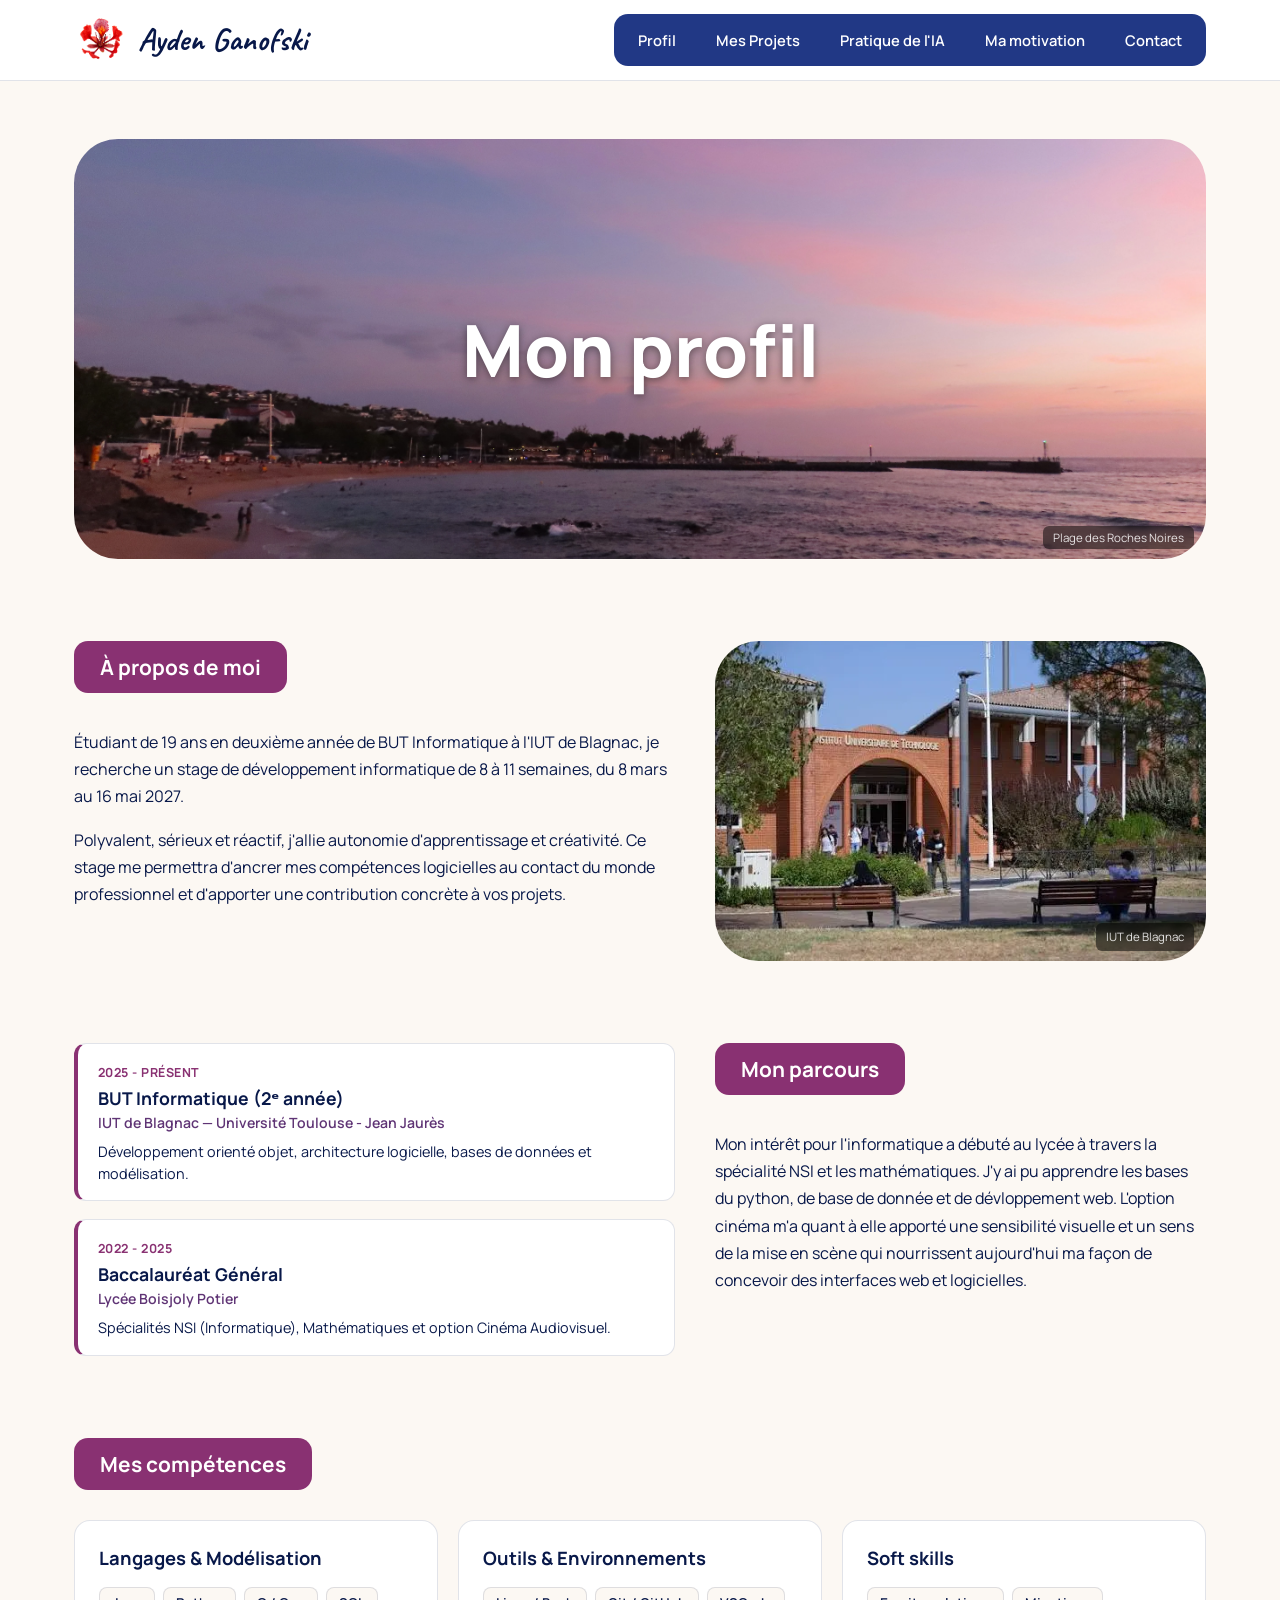
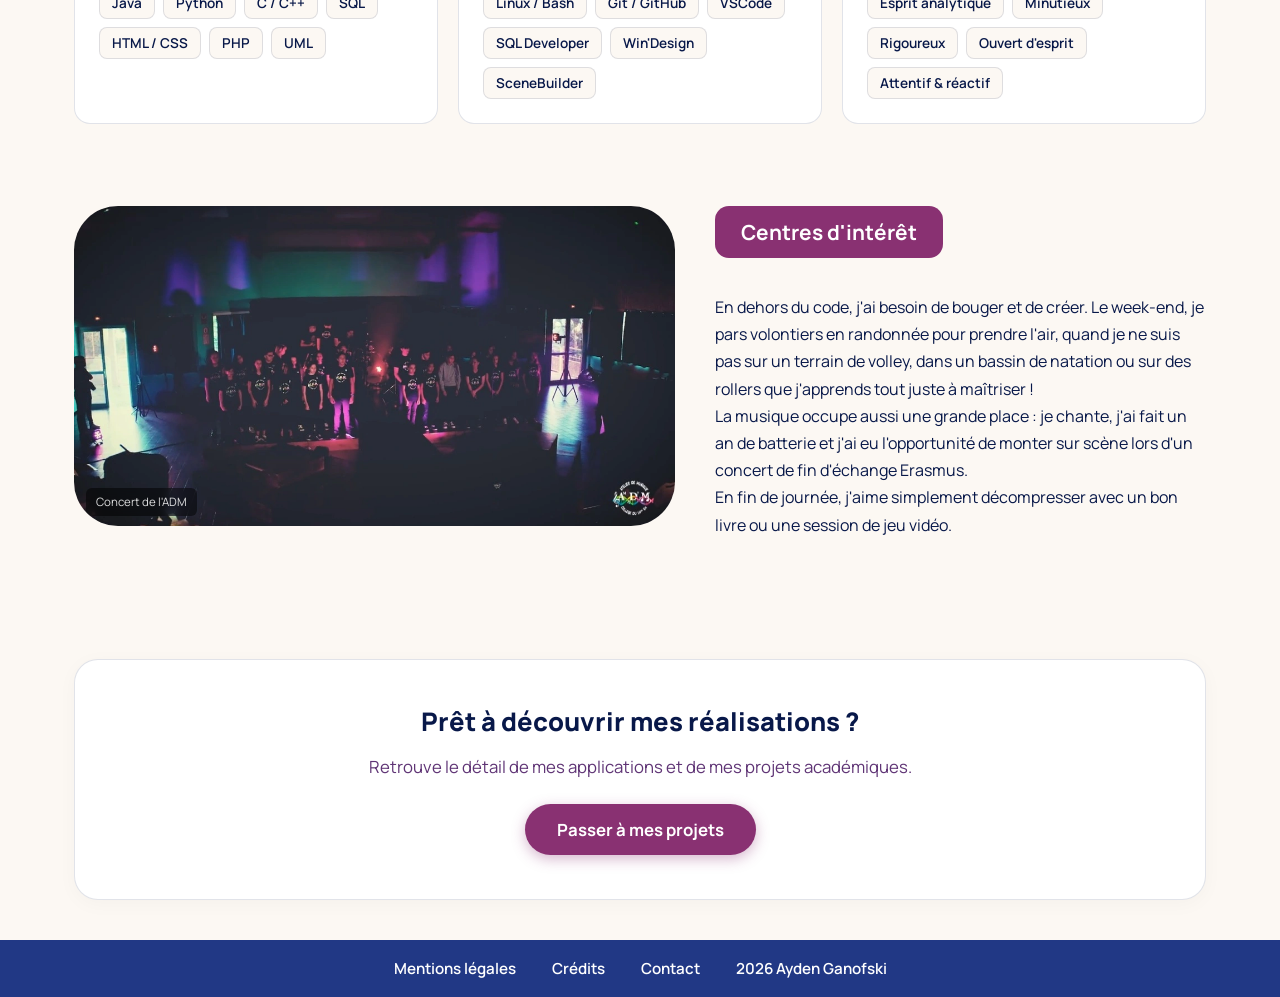
==== index.html @ c963393e "Réalisation de la page du profil + la page crédit" ====
<!DOCTYPE html>
<html lang="fr">
<head>
  <meta charset="UTF-8">
  <meta name="viewport" content="width=device-width, initial-scale=1, viewport-fit=cover">
  <title>Candidature stage - Ayden Ganofski</title>
  <link rel="preconnect" href="https://fonts.googleapis.com">
  <link rel="preconnect" href="https://fonts.gstatic.com" crossorigin>
  <link href="https://fonts.googleapis.com/css2?family=Caveat:wght@600;700&family=Manrope:wght@400;500;600;700;800&display=swap" rel="stylesheet">
  <link rel="stylesheet" href="styles/base.css">
  <link rel="icon" href="images/flamboyant.webp">
</head>
<body>
<header>
  <div class="header-inner">
    <div class="brand">
      <img class="logo" src="images/flamboyant.webp" alt="Image d'une fleur de flamboyant" width="50" height="50" />
      <div class="name">Ayden Ganofski</div>
    </div>
    <nav aria-label="Navigation principale">
      <a href="#a-propos">Profil</a>
      <a href="#experiences">Mes Projets</a>
      <a href="#ia">Pratique de l'IA</a>
      <a href="#pourquoi">Ma motivation</a>
      <a href="#">Contact</a>
    </nav>
  </div>
</header>

<main>

  <section id="a-propos" class="hero reveal">
    <div class="imgblock" role="img" aria-label="Plage des roches noires">
      <h1>Mon profil</h1>
      <p class="credit">
        Plage des Roches Noires
      </p>
    </div>
  </section>

  <section class="reveal">
    <div class="split">
      <div>
        <span class="pill-title">À propos de moi</span>
        <p>
          Étudiant de 19 ans en deuxième année de BUT Informatique à l'IUT de Blagnac, je recherche un stage de développement informatique de 8 à 11 semaines, du 8 mars au 16 mai 2027.
        </p>
        <p>
          Polyvalent, sérieux et réactif, j'allie autonomie d'apprentissage et créativité. Ce stage me permettra d'ancrer mes compétences logicielles au contact du monde professionnel et d'apporter une contribution concrète à vos projets.
        </p>
      </div>
      <div class="imgblock img-iut" role="img" aria-label="IUT de Blagnac, Université Toulouse - Jean Jaurès">
  <p class="credit">
    IUT de Blagnac
  </p>
</div>
    </div>
  </section>

  <section class="reveal">
    <div class="split">
      <div class="card-timeline">
        <div class="timeline-entry">
          <span class="timeline-date">2025 - Présent</span>
          <h3>BUT Informatique (2ᵉ année)</h3>
          <p class="institution">IUT de Blagnac — Université Toulouse - Jean Jaurès</p>
          <p>Développement orienté objet, architecture logicielle, bases de données et modélisation.</p>
        </div>
        <div class="timeline-entry">
          <span class="timeline-date">2022 - 2025</span>
          <h3>Baccalauréat Général</h3>
          <p class="institution">Lycée Boisjoly Potier</p>
          <p>Spécialités NSI (Informatique), Mathématiques et option Cinéma Audiovisuel.</p>
        </div>
        
      </div>
      <div>
        <span class="pill-title">Mon parcours</span>
        <p>
          Mon intérêt pour l'informatique a débuté au lycée à travers la spécialité NSI et les mathématiques. J'y ai pu apprendre les bases du python, de base de donnée et de dévloppement web.  L'option cinéma m'a quant à elle apporté une sensibilité visuelle et un sens de la mise en scène qui nourrissent aujourd'hui ma façon de concevoir des interfaces web et logicielles.
        </p>
      </div>
    </div>
  </section>

  <section class="reveal">
    <div>
      <span class="pill-title">Mes compétences</span>
      <div class="skills-wrapper">
        <div class="skills-card">
          <h3>Langages & Modélisation</h3>
          <div class="badge-group">
            <span class="badge">Java</span>
            <span class="badge">Python</span>
            <span class="badge">C / C++</span>
            <span class="badge">SQL</span>
            <span class="badge">HTML / CSS</span>
            <span class="badge">PHP</span>
            <span class="badge">UML</span>
          </div>
        </div>

        <div class="skills-card">
          <h3>Outils & Environnements</h3>
          <div class="badge-group">
            <span class="badge">Linux / Bash</span>
            <span class="badge">Git / GitHub</span>
            <span class="badge">VSCode</span>
            <span class="badge">SQL Developer</span>
            <span class="badge">Win'Design</span>
            <span class="badge">SceneBuilder</span>
          </div>
        </div>

        <div class="skills-card">
          <h3>Soft skills</h3>
          <div class="badge-group">
            <span class="badge">Esprit analytique</span>
            <span class="badge">Minutieux</span>
            <span class="badge">Rigoureux</span>
            <span class="badge">Ouvert d'esprit</span>
            <span class="badge">Attentif & réactif</span>
          </div>
        </div>
      </div>
    </div>
  </section>

  <section class="reveal">
    <div class="split">
      <div class="imgblock img-hobbies"><p class="credit left">Concert de l'ADM</a></p></div>
      <div>
        <span class="pill-title">Centres d'intérêt</span>
        <p>
          En dehors du code, j'ai besoin de bouger et de créer. Le week-end, je pars volontiers en randonnée pour prendre l'air, quand je ne suis pas sur un terrain de volley, dans un bassin de natation ou sur des rollers que j'apprends tout juste à maîtriser ! 
         </br>La musique occupe aussi une grande place : je chante, j'ai fait un an de batterie et j'ai eu l'opportunité de monter sur scène lors d'un concert de fin d'échange Erasmus. 
         </br>En fin de journée, j'aime simplement décompresser avec un bon livre ou une session de jeu vidéo.
        </p>
    </div>
  </section>

  <!-- Bouton de redirection vers la section suivante -->
  <section class="next-step-section reveal">
    <div class="next-step-card">
      <h2>Prêt à découvrir mes réalisations ?</h2>
      <p>Retrouve le détail de mes applications et de mes projets académiques.</p>
      <a href="#experiences" class="next-btn">
        <span>Passer à mes projets</span>
      </a>
    </div>
  </section>

</main>

<footer>
  <div class="footer-inner">
    <a href="#">Mentions légales</a>
    <a href="credit.html">Crédits</a>
    <a href="#">Contact</a>
    <span>2026 Ayden Ganofski</span>
  </div>
</footer>

</body>
</html>
---- styles/base.css ----
:root {
  --bg: #fcf8f3;
  --surface: #ffffff;
  --ink: #081849;
  --ink-soft: #5f3475;
  --line: rgba(8, 24, 73, 0.12);

  --rust: #893172;
  --nav: #213885;
  --nav-ink: #ffffff;
  --blue: #213885;
  --blue-soft: #cccacc;
}

@media (prefers-color-scheme: dark) {
  :root:not([data-theme="light"]) {
    --bg: #081849;
    --surface: #142252;
    --ink: #ecdfd2;
    --ink-soft: #cccacc;
    --line: rgba(236, 223, 210, 0.12);

    --rust: #893172;
    --nav: #5f3475;
    --nav-ink: #ecdfd2;
    --blue: #6e86e8;
    --blue-soft: #213885;
  }
}

:root[data-theme="dark"] {
  --bg: #081849;
  --surface: #142252;
  --ink: #ecdfd2;
  --ink-soft: #cccacc;
  --line: rgba(236, 223, 210, 0.12);

  --rust: #893172;
  --nav: #5f3475;
  --nav-ink: #ecdfd2;
  --blue: #6e86e8;
  --blue-soft: #213885;
}

*, *::before, *::after {
  box-sizing: border-box;
}

  html{ scroll-padding-top: 84px; scroll-behavior:smooth; }
  *{ box-sizing:border-box; }
  body{
    margin:0;
    min-height: 100vh;
    display: flex;
    flex-direction: column;
    background:var(--bg);
    color:var(--ink);
    font-family:'Manrope', system-ui, sans-serif;
    -webkit-font-smoothing:antialiased;
  }
  img, svg{ max-width:100%; display:block; }

  /* ---------- Header ---------- */
  header{
    position:sticky; top:0; z-index:50;
    background:var(--surface);
    border-bottom:1px solid var(--line);
    padding: env(safe-area-inset-top,0px) 0 0 0;
  }
  .header-inner{
    max-width:1180px; margin:0 auto;
    display:flex; align-items:center; justify-content:space-between;
    padding: 14px 24px; gap:24px; flex-wrap:wrap;
  }
  .brand{ display:flex; align-items:center; gap:14px; }
  .brand .avatar{
    width:52px; height:52px; border-radius:50%;
    background: radial-gradient(circle at 35% 30%, var(--blue-soft), var(--blue));
    flex:none;
  }
  .brand .name{
    font-family:'Caveat', cursive;
    font-weight:700;
    font-size:2rem;
    line-height:1;
  }
  nav{
    background:var(--nav);
    border-radius:14px;
    padding:6px;
    display:flex; gap:4px; flex-wrap:wrap;
  }
  nav a{
    color:var(--nav-ink);
    text-decoration:none;
    font-weight:600;
    font-size:0.92rem;
    padding:10px 18px;
    border-radius:14px;
    white-space:nowrap;
    transition: background 0.2s ease;
  }
  nav a:hover, nav a:focus-visible{ background: rgba(255,255,255,0.35); }
  nav a:focus-visible{ outline:2px solid var(--ink); outline-offset:2px; }

  /* ---------- Layout ---------- */
  main{ max-width:1180px; margin:0 auto; padding: 40px 24px 20px; flex: 1; width: 100%;}
  section{ padding: 18px 0 64px; scroll-margin-top: 84px; }

  /* Placeholder "image" blocks — remplacer par de vraies photos/illustrations */
  .imgblock{
    border-radius:44px;
    display:flex; align-items:flex-start;
    position:relative;
    overflow:hidden;
  }
  .imgblock::after{
    content: attr(data-label);
    position:absolute; bottom:14px; right:20px;
    font-size:0.72rem; letter-spacing:0.02em;
    color:rgba(255,255,255,0.75);
  }

  /* Hero */
.hero .imgblock {
  background-image: url("../images/plage_roche_noir.webp");
  background-size: cover;
  background-position: center;
  background-repeat: no-repeat;
  min-height: 420px;
  padding: 44px;
  position: relative;

  /* Centrage parfait du titre */
  display: flex;
  justify-content: center;
  align-items: center;
  text-align: center;
}

.hero h1 {
  color: #fff;
  font-size: 4.5rem;
  margin: 0;
  font-weight: 800;
  text-shadow: 0 2px 8px rgba(0, 0, 0, 0.45);
}

.imgblock .credit {
  position: absolute;
  bottom: 10px;
  right: 12px;
  margin: 0;
  font-size: 0.72rem;
  color: rgba(255, 255, 255, 0.85);
  background: rgba(0, 0, 0, 0.5);
  backdrop-filter: blur(4px);
  padding: 4px 10px;
  border-radius: 6px;
  z-index: 2;
  text-decoration: none;
}

.imgblock .credit.left {
  right: auto;
  left: 12px;
}

.imgblock .credit a {
  color: #ffffff;
  text-decoration: underline;
  opacity: 0.9;
}

.imgblock .credit a:hover {
  opacity: 1;
}

.hero .credit a {
  color: #ffffff;
  text-decoration: underline;
  opacity: 0.9;
}

.hero .credit a:hover {
  opacity: 1;
}
    .full-title {
      display: block;
      width: 100%;
      text-align: center;
      background: var(--nav);
      color: #fff;
      font-weight: 700;
      font-size: 2rem;
      padding: 14px 20px;
      border-radius: 14px;
      margin: 0 0 20px;
    }

  .pill-title{
    display:inline-block;
    background:var(--rust);
    color:#fff;
    font-weight:700;
    font-size:1.3rem;
    padding:12px 26px;
    border-radius:14px;
    margin:0 0 20px;
  }
  .split{
    display:grid;
    grid-template-columns: 1.1fr 0.9fr;
    gap:40px;
    align-items:start;
  }
  .split p{
    color:var(--ink);
    line-height:1.7;
    max-width:62ch;
  }

  .split a{
    color:var(--ink);
    line-height:1.7;
    max-width:62ch;
  }

  @media (max-width:760px){
    .split{ grid-template-columns:1fr; }
  }

  /* Images d'illustration des blocs split */
.split .img-iut {
  background-image: url("../images/iut.webp");
  background-size: cover;
  background-position: center;
  min-height: 320px;
}

.split .img-hobbies {
  background-image: url("../images/concert.webp");
  background-color: var(--surface);
  background-size: cover;
  background-position: center;
  min-height: 320px;
}

/* ---------- Parcours / Timeline ---------- */
.card-timeline {
  display: flex;
  flex-direction: column;
  gap: 18px;
}
.timeline-entry {
  background: var(--surface);
  border: 1px solid var(--line);
  border-left: 4px solid var(--rust);
  border-radius: 12px;
  padding: 16px 20px;
}
.timeline-date {
  font-size: 0.78rem;
  font-weight: 700;
  text-transform: uppercase;
  color: var(--rust);
  letter-spacing: 0.04em;
}
.timeline-entry h3 {
  margin: 4px 0 2px;
  font-size: 1.1rem;
  color: var(--ink);
}
.timeline-entry .institution {
  margin: 0 0 8px;
  font-size: 0.88rem;
  color: var(--ink-soft);
  font-weight: 600;
}
.timeline-entry p {
  margin: 0;
  font-size: 0.9rem;
  line-height: 1.5;
}

/* ---------- Compétences (Badges & Cartes) ---------- */
.skills-wrapper {
  display: grid;
  grid-template-columns: repeat(auto-fit, minmax(280px, 1fr));
  gap: 20px;
  margin-top: 10px;
}
.skills-card {
  background: var(--surface);
  border: 1px solid var(--line);
  border-radius: 16px;
  padding: 24px;
}
.skills-card h3 {
  margin: 0 0 16px;
  font-size: 1.15rem;
  color: var(--ink);
}
.badge-group {
  display: flex;
  flex-wrap: wrap;
  gap: 8px;
}
.badge {
  background: var(--bg);
  border: 1px solid var(--line);
  color: var(--ink);
  font-size: 0.85rem;
  font-weight: 600;
  padding: 6px 12px;
  border-radius: 8px;
  transition: transform 0.15s ease, background 0.15s ease;
}
.badge:hover {
  transform: translateY(-2px);
  border-color: var(--rust);
}
.badge.highlight {
  background: rgba(137, 49, 114, 0.08);
  border-color: rgba(137, 49, 114, 0.25);
  color: var(--rust);
}

/* ---------- Centres d'intérêt ---------- */
.interests-grid {
  display: grid;
  grid-template-columns: repeat(auto-fit, minmax(240px, 1fr));
  gap: 20px;
}
.interest-card {
  background: var(--surface);
  border: 1px solid var(--line);
  border-radius: 16px;
  padding: 24px;
  transition: transform 0.2s ease, box-shadow 0.2s ease;
}
.interest-card:hover {
  transform: translateY(-3px);
  box-shadow: 0 6px 16px rgba(0, 0, 0, 0.06);
}
.interest-icon {
  font-size: 2rem;
  display: inline-block;
  margin-bottom: 10px;
}
.interest-card h3 {
  margin: 0 0 8px;
  font-size: 1.1rem;
  color: var(--ink);
}
.interest-card p {
  margin: 0;
  font-size: 0.9rem;
  color: var(--ink-soft);
  line-height: 1.5;
}

/* ---------- Bouton de transition vers la section suivante ---------- */
.next-step-section {
  padding: 40px 0 20px;
}
.next-step-card {
  background: var(--surface);
  border: 1px solid var(--line);
  border-radius: 24px;
  padding: 44px 30px;
  text-align: center;
  display: flex;
  flex-direction: column;
  align-items: center;
  gap: 16px;
  box-shadow: 0 4px 20px rgba(0, 0, 0, 0.03);
}
.next-step-card h2 {
  margin: 0;
  font-size: 1.6rem;
  color: var(--ink);
  font-weight: 800;
}
.next-step-card p {
  margin: 0;
  max-width: 55ch;
  color: var(--ink-soft);
  font-size: 1.05rem;
}
.next-btn {
  display: inline-flex;
  align-items: center;
  gap: 10px;
  background: var(--rust);
  color: #ffffff;
  text-decoration: none;
  font-weight: 700;
  font-size: 1.05rem;
  padding: 14px 32px;
  border-radius: 50px;
  margin-top: 10px;
  box-shadow: 0 4px 14px rgba(137, 49, 114, 0.35);
  transition: transform 0.2s ease, filter 0.2s ease;
}
.next-btn:hover {
  transform: translateY(-2px);
  filter: brightness(1.1);
}
.next-btn svg {
  transition: transform 0.2s ease;
}
.next-btn:hover svg {
  transform: translateX(4px);
}

  /* ---------- Footer ---------- */
  footer{
    background:var(--nav);
    color:var(--nav-ink);
    padding: 18px 24px calc(18px + env(safe-area-inset-bottom,0px));
  }
  .footer-inner{
    max-width:1180px; margin:0 auto;
    display:flex; justify-content:center; gap:36px;
    font-weight:600; font-size:0.95rem;
    flex-wrap:wrap;
  }
  footer a{ color:inherit; text-decoration:none; }
  footer a:hover{ text-decoration:underline; }

  /* ---------- Scroll reveal  ---------- */
  @keyframes reveal-up{
    from{ opacity:0; transform: translateY(28px); }
    to{ opacity:1; transform: translateY(0); }
  }
  @supports (animation-timeline: view()){
    .reveal{
      animation: reveal-up linear both;
      animation-timeline: view();
      animation-range: entry 0% cover 30%;
    }
  }
  @media (prefers-reduced-motion: reduce){
    .reveal{ animation:none !important; }
  }
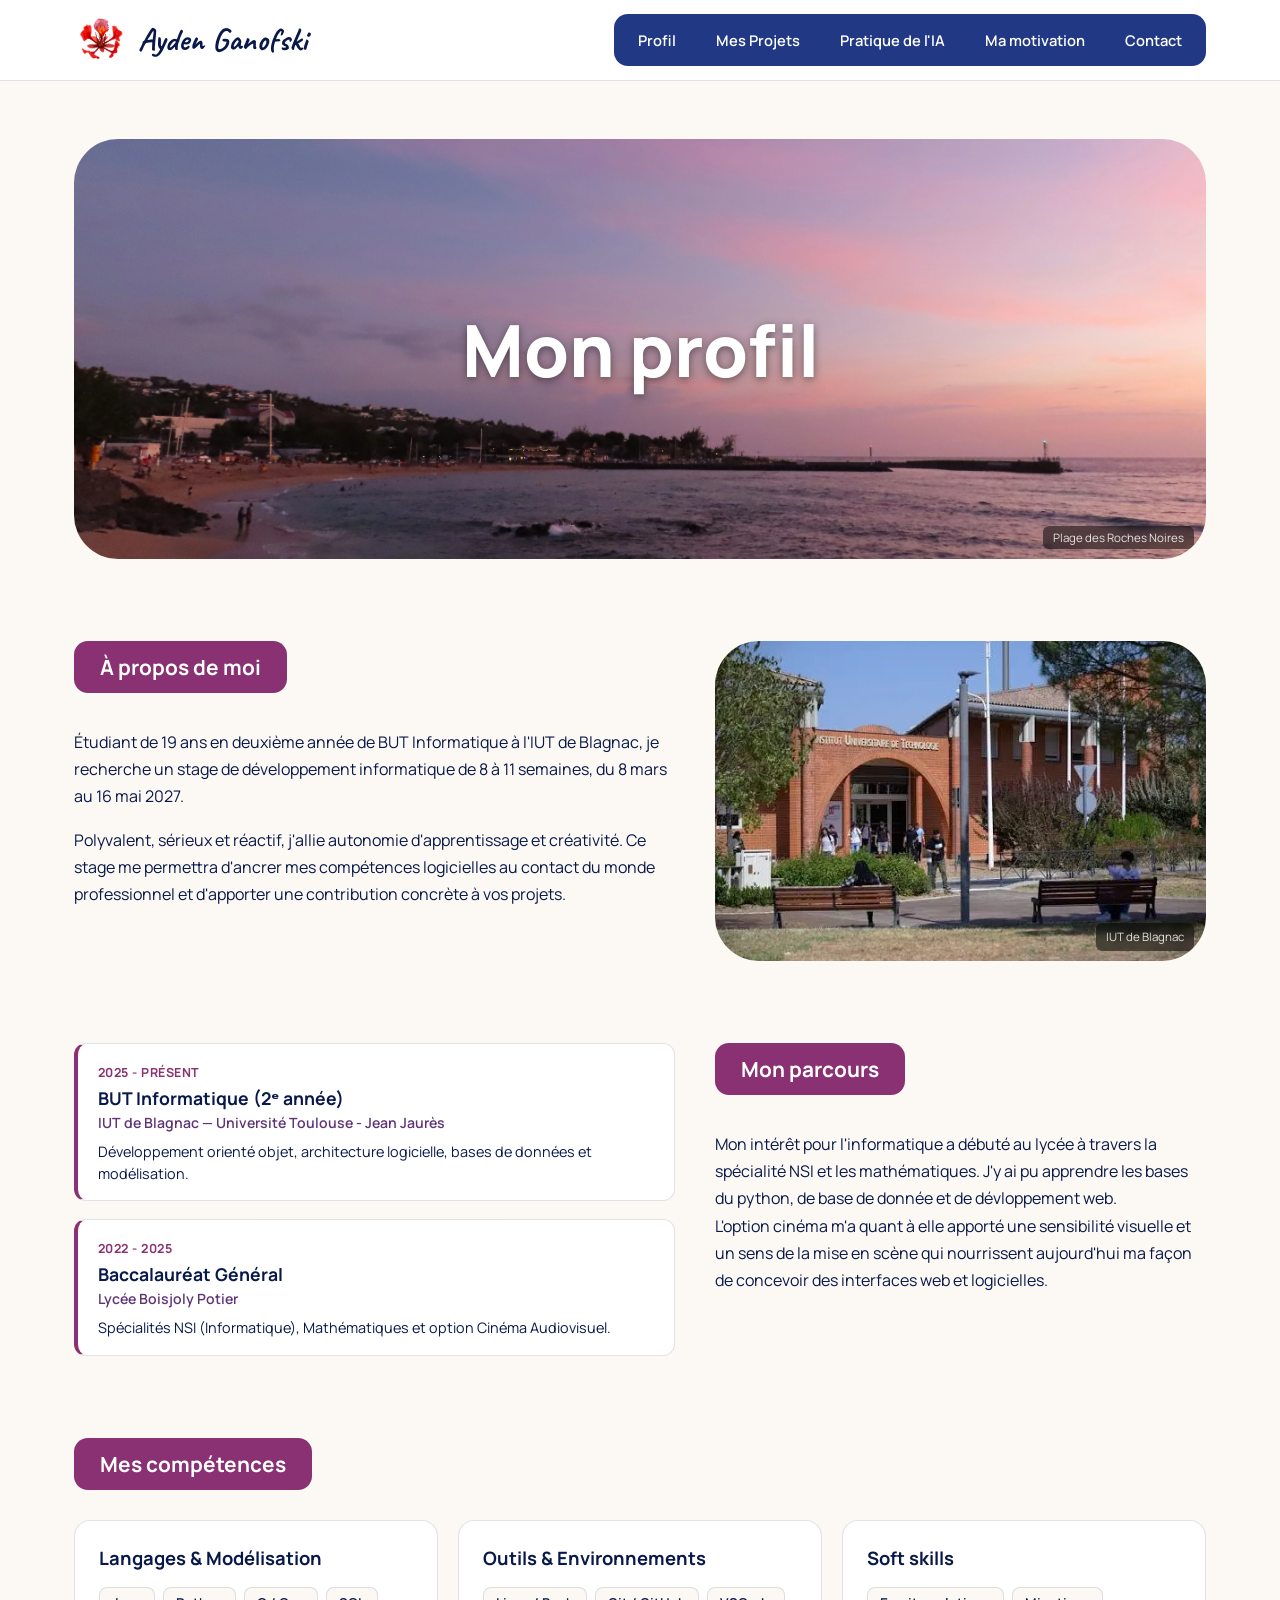
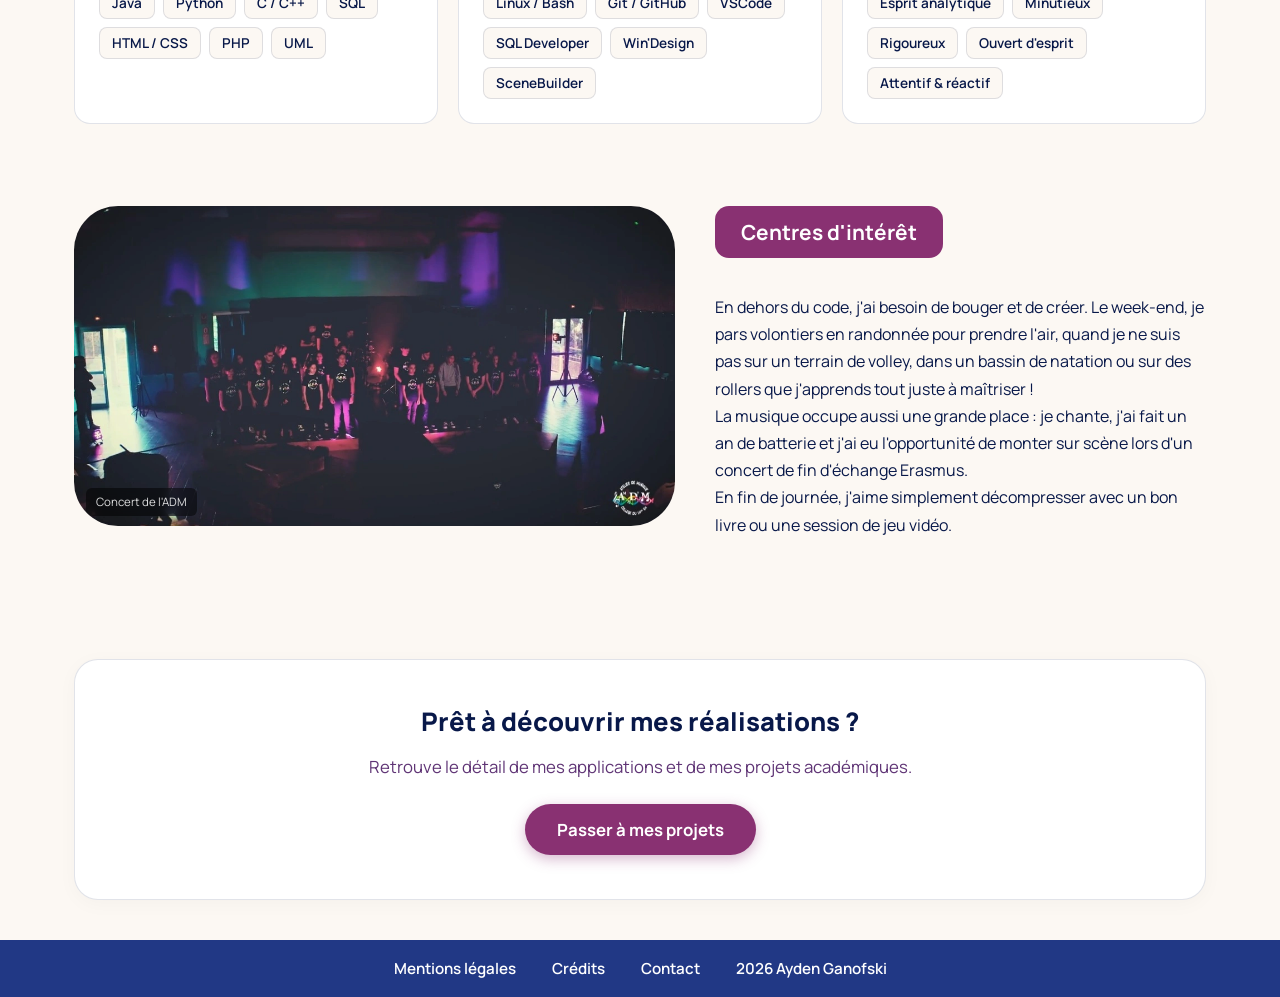
==== commit 313edc6d: "remplacements des caractères spéciaux" ====
--- a/index.html
+++ b/index.html
@@ -1,165 +1,180 @@
 <!DOCTYPE html>
 <html lang="fr">
+
 <head>
   <meta charset="UTF-8">
   <meta name="viewport" content="width=device-width, initial-scale=1, viewport-fit=cover">
   <title>Candidature stage - Ayden Ganofski</title>
   <link rel="preconnect" href="https://fonts.googleapis.com">
   <link rel="preconnect" href="https://fonts.gstatic.com" crossorigin>
-  <link href="https://fonts.googleapis.com/css2?family=Caveat:wght@600;700&family=Manrope:wght@400;500;600;700;800&display=swap" rel="stylesheet">
+  <link
+    href="https://fonts.googleapis.com/css2?family=Caveat:wght@600;700&family=Manrope:wght@400;500;600;700;800&display=swap"
+    rel="stylesheet">
   <link rel="stylesheet" href="styles/base.css">
   <link rel="icon" href="images/flamboyant.webp">
 </head>
+
 <body>
-<header>
-  <div class="header-inner">
-    <div class="brand">
-      <img class="logo" src="images/flamboyant.webp" alt="Image d'une fleur de flamboyant" width="50" height="50" />
-      <div class="name">Ayden Ganofski</div>
+  <header>
+    <div class="header-inner">
+      <div class="brand">
+        <img class="logo" src="images/flamboyant.webp" alt="Image d'une fleur de flamboyant" width="50" height="50" />
+        <div class="name">Ayden Ganofski</div>
+      </div>
+      <nav aria-label="Navigation principale">
+        <a href="#a-propos">Profil</a>
+        <a href="#experiences">Mes Projets</a>
+        <a href="#ia">Pratique de l'IA</a>
+        <a href="#pourquoi">Ma motivation</a>
+        <a href="#">Contact</a>
+      </nav>
     </div>
-    <nav aria-label="Navigation principale">
-      <a href="#a-propos">Profil</a>
-      <a href="#experiences">Mes Projets</a>
-      <a href="#ia">Pratique de l'IA</a>
-      <a href="#pourquoi">Ma motivation</a>
-      <a href="#">Contact</a>
-    </nav>
-  </div>
-</header>
+  </header>
 
-<main>
+  <main>
 
-  <section id="a-propos" class="hero reveal">
-    <div class="imgblock" role="img" aria-label="Plage des roches noires">
-      <h1>Mon profil</h1>
-      <p class="credit">
-        Plage des Roches Noires
-      </p>
-    </div>
-  </section>
-
-  <section class="reveal">
-    <div class="split">
-      <div>
-        <span class="pill-title">À propos de moi</span>
-        <p>
-          Étudiant de 19 ans en deuxième année de BUT Informatique à l'IUT de Blagnac, je recherche un stage de développement informatique de 8 à 11 semaines, du 8 mars au 16 mai 2027.
-        </p>
-        <p>
-          Polyvalent, sérieux et réactif, j'allie autonomie d'apprentissage et créativité. Ce stage me permettra d'ancrer mes compétences logicielles au contact du monde professionnel et d'apporter une contribution concrète à vos projets.
+    <section id="a-propos" class="hero reveal">
+      <div class="imgblock" role="img" aria-label="Plage des roches noires">
+        <h1>Mon profil</h1>
+        <p class="credit">
+          Plage des Roches Noires
         </p>
       </div>
-      <div class="imgblock img-iut" role="img" aria-label="IUT de Blagnac, Université Toulouse - Jean Jaurès">
-  <p class="credit">
-    IUT de Blagnac
-  </p>
-</div>
-    </div>
-  </section>
+    </section>
 
-  <section class="reveal">
-    <div class="split">
-      <div class="card-timeline">
-        <div class="timeline-entry">
-          <span class="timeline-date">2025 - Présent</span>
-          <h3>BUT Informatique (2ᵉ année)</h3>
-          <p class="institution">IUT de Blagnac — Université Toulouse - Jean Jaurès</p>
-          <p>Développement orienté objet, architecture logicielle, bases de données et modélisation.</p>
+    <section class="reveal">
+      <div class="split">
+        <div>
+          <span class="pill-title">&Agrave; propos de moi</span>
+          <p>
+            &Eacute;tudiant de 19 ans en deuxi&egrave;me ann&eacute;e de BUT Informatique &agrave; l'IUT de Blagnac, je recherche un stage de
+            d&eacute;veloppement informatique de 8 &agrave; 11 semaines, du 8 mars au 16 mai 2027.
+          </p>
+          <p>
+            Polyvalent, s&eacute;rieux et r&eacute;actif, j'allie autonomie d'apprentissage et cr&eacute;ativit&eacute;. Ce stage me permettra
+            d'ancrer mes comp&eacute;tences logicielles au contact du monde professionnel et d'apporter une contribution
+            concr&egrave;te &agrave; vos projets.
+          </p>
         </div>
-        <div class="timeline-entry">
-          <span class="timeline-date">2022 - 2025</span>
-          <h3>Baccalauréat Général</h3>
-          <p class="institution">Lycée Boisjoly Potier</p>
-          <p>Spécialités NSI (Informatique), Mathématiques et option Cinéma Audiovisuel.</p>
+        <div class="imgblock img-iut" role="img" aria-label="IUT de Blagnac, Universit&eacute; Toulouse - Jean Jaur&egrave;s">
+          <p class="credit">
+            IUT de Blagnac
+          </p>
         </div>
-        
       </div>
+    </section>
+
+    <section class="reveal">
+      <div class="split">
+        <div class="card-timeline">
+          <div class="timeline-entry">
+            <span class="timeline-date">2025 - Pr&eacute;sent</span>
+            <h3>BUT Informatique (2&#7497; ann&eacute;e)</h3>
+            <p class="institution">IUT de Blagnac &mdash; Universit&eacute; Toulouse - Jean Jaur&egrave;s</p>
+            <p>D&eacute;veloppement orient&eacute; objet, architecture logicielle, bases de donn&eacute;es et mod&eacute;lisation.</p>
+          </div>
+          <div class="timeline-entry">
+            <span class="timeline-date">2022 - 2025</span>
+            <h3>Baccalaur&eacute;at G&eacute;n&eacute;ral</h3>
+            <p class="institution">Lyc&eacute;e Boisjoly Potier</p>
+            <p>Sp&eacute;cialit&eacute;s NSI (Informatique), Math&eacute;matiques et option Cin&eacute;ma Audiovisuel.</p>
+          </div>
+
+        </div>
+        <div>
+          <span class="pill-title">Mon parcours</span>
+          <p>
+            Mon int&eacute;r&ecirc;t pour l'informatique a d&eacute;but&eacute; au lyc&eacute;e &agrave; travers la sp&eacute;cialit&eacute; NSI et les math&eacute;matiques. J'y ai
+            pu apprendre les bases du python, de base de donn&eacute;e et de d&eacute;vloppement web.
+            </br>L'option cin&eacute;ma m'a quant &agrave; elle apport&eacute; une sensibilit&eacute; visuelle et un sens de la mise en sc&egrave;ne qui
+            nourrissent aujourd'hui ma fa&ccedil;on de concevoir des interfaces web et logicielles.
+          </p>
+        </div>
+      </div>
+    </section>
+
+    <section class="reveal">
       <div>
-        <span class="pill-title">Mon parcours</span>
-        <p>
-          Mon intérêt pour l'informatique a débuté au lycée à travers la spécialité NSI et les mathématiques. J'y ai pu apprendre les bases du python, de base de donnée et de dévloppement web.  L'option cinéma m'a quant à elle apporté une sensibilité visuelle et un sens de la mise en scène qui nourrissent aujourd'hui ma façon de concevoir des interfaces web et logicielles.
-        </p>
-      </div>
-    </div>
-  </section>
+        <span class="pill-title">Mes comp&eacute;tences</span>
+        <div class="skills-wrapper">
+          <div class="skills-card">
+            <h3>Langages &amp; Mod&eacute;lisation</h3>
+            <div class="badge-group">
+              <span class="badge">Java</span>
+              <span class="badge">Python</span>
+              <span class="badge">C / C++</span>
+              <span class="badge">SQL</span>
+              <span class="badge">HTML / CSS</span>
+              <span class="badge">PHP</span>
+              <span class="badge">UML</span>
+            </div>
+          </div>
 
-  <section class="reveal">
-    <div>
-      <span class="pill-title">Mes compétences</span>
-      <div class="skills-wrapper">
-        <div class="skills-card">
-          <h3>Langages & Modélisation</h3>
-          <div class="badge-group">
-            <span class="badge">Java</span>
-            <span class="badge">Python</span>
-            <span class="badge">C / C++</span>
-            <span class="badge">SQL</span>
-            <span class="badge">HTML / CSS</span>
-            <span class="badge">PHP</span>
-            <span class="badge">UML</span>
+          <div class="skills-card">
+            <h3>Outils &amp; Environnements</h3>
+            <div class="badge-group">
+              <span class="badge">Linux / Bash</span>
+              <span class="badge">Git / GitHub</span>
+              <span class="badge">VSCode</span>
+              <span class="badge">SQL Developer</span>
+              <span class="badge">Win'Design</span>
+              <span class="badge">SceneBuilder</span>
+            </div>
           </div>
-        </div>
 
-        <div class="skills-card">
-          <h3>Outils & Environnements</h3>
-          <div class="badge-group">
-            <span class="badge">Linux / Bash</span>
-            <span class="badge">Git / GitHub</span>
-            <span class="badge">VSCode</span>
-            <span class="badge">SQL Developer</span>
-            <span class="badge">Win'Design</span>
-            <span class="badge">SceneBuilder</span>
-          </div>
-        </div>
-
-        <div class="skills-card">
-          <h3>Soft skills</h3>
-          <div class="badge-group">
-            <span class="badge">Esprit analytique</span>
-            <span class="badge">Minutieux</span>
-            <span class="badge">Rigoureux</span>
-            <span class="badge">Ouvert d'esprit</span>
-            <span class="badge">Attentif & réactif</span>
+          <div class="skills-card">
+            <h3>Soft skills</h3>
+            <div class="badge-group">
+              <span class="badge">Esprit analytique</span>
+              <span class="badge">Minutieux</span>
+              <span class="badge">Rigoureux</span>
+              <span class="badge">Ouvert d'esprit</span>
+              <span class="badge">Attentif &amp; r&eacute;actif</span>
+            </div>
           </div>
         </div>
       </div>
+    </section>
+
+    <section class="reveal">
+      <div class="split">
+        <div class="imgblock img-hobbies">
+          <p class="credit left">Concert de l'ADM</a></p>
+        </div>
+        <div>
+          <span class="pill-title">Centres d'int&eacute;r&ecirc;t</span>
+          <p>
+            En dehors du code, j'ai besoin de bouger et de cr&eacute;er. Le week-end, je pars volontiers en randonn&eacute;e pour
+            prendre l'air, quand je ne suis pas sur un terrain de volley, dans un bassin de natation ou sur des rollers
+            que j'apprends tout juste &agrave; ma&icirc;triser !
+            </br>La musique occupe aussi une grande place : je chante, j'ai fait un an de batterie et j'ai eu
+            l'opportunit&eacute; de monter sur sc&egrave;ne lors d'un concert de fin d'&eacute;change Erasmus.
+            </br>En fin de journ&eacute;e, j'aime simplement d&eacute;compresser avec un bon livre ou une session de jeu vid&eacute;o.
+          </p>
+        </div>
+    </section>
+
+    <section class="next-step-section reveal">
+      <div class="next-step-card">
+        <h2>Pr&ecirc;t &agrave; d&eacute;couvrir mes r&eacute;alisations ?</h2>
+        <p>Retrouve le d&eacute;tail de mes applications et de mes projets acad&eacute;miques.</p>
+        <a href="#experiences" class="next-btn">
+          <span>Passer &agrave; mes projets</span>
+        </a>
+      </div>
+    </section>
+
+  </main>
+
+  <footer>
+    <div class="footer-inner">
+      <a href="#">Mentions l&eacute;gales</a>
+      <a href="credit.html">Cr&eacute;dits</a>
+      <a href="#">Contact</a>
+      <span>2026 Ayden Ganofski</span>
     </div>
-  </section>
-
-  <section class="reveal">
-    <div class="split">
-      <div class="imgblock img-hobbies"><p class="credit left">Concert de l'ADM</a></p></div>
-      <div>
-        <span class="pill-title">Centres d'intérêt</span>
-        <p>
-          En dehors du code, j'ai besoin de bouger et de créer. Le week-end, je pars volontiers en randonnée pour prendre l'air, quand je ne suis pas sur un terrain de volley, dans un bassin de natation ou sur des rollers que j'apprends tout juste à maîtriser ! 
-         </br>La musique occupe aussi une grande place : je chante, j'ai fait un an de batterie et j'ai eu l'opportunité de monter sur scène lors d'un concert de fin d'échange Erasmus. 
-         </br>En fin de journée, j'aime simplement décompresser avec un bon livre ou une session de jeu vidéo.
-        </p>
-    </div>
-  </section>
-
-  <!-- Bouton de redirection vers la section suivante -->
-  <section class="next-step-section reveal">
-    <div class="next-step-card">
-      <h2>Prêt à découvrir mes réalisations ?</h2>
-      <p>Retrouve le détail de mes applications et de mes projets académiques.</p>
-      <a href="#experiences" class="next-btn">
-        <span>Passer à mes projets</span>
-      </a>
-    </div>
-  </section>
-
-</main>
-
-<footer>
-  <div class="footer-inner">
-    <a href="#">Mentions légales</a>
-    <a href="credit.html">Crédits</a>
-    <a href="#">Contact</a>
-    <span>2026 Ayden Ganofski</span>
-  </div>
-</footer>
+  </footer>
 
 </body>
+
 </html>
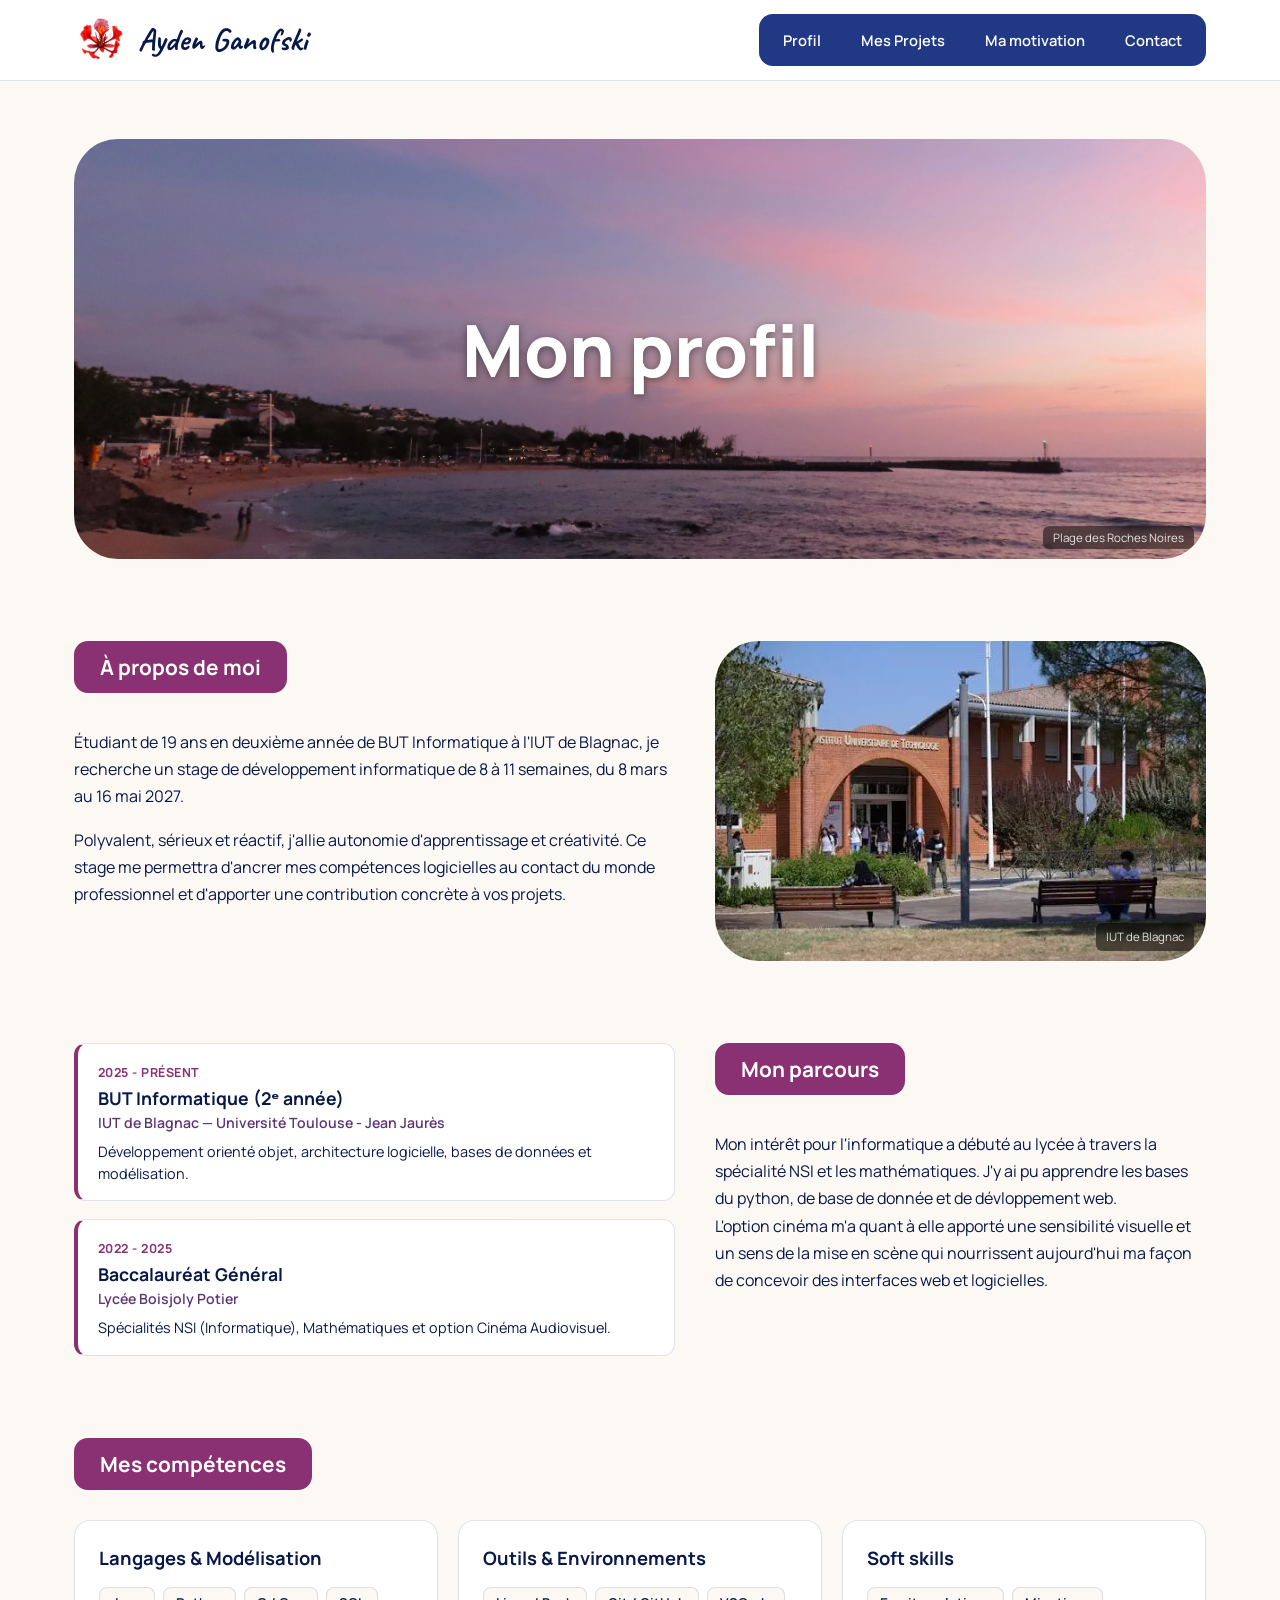
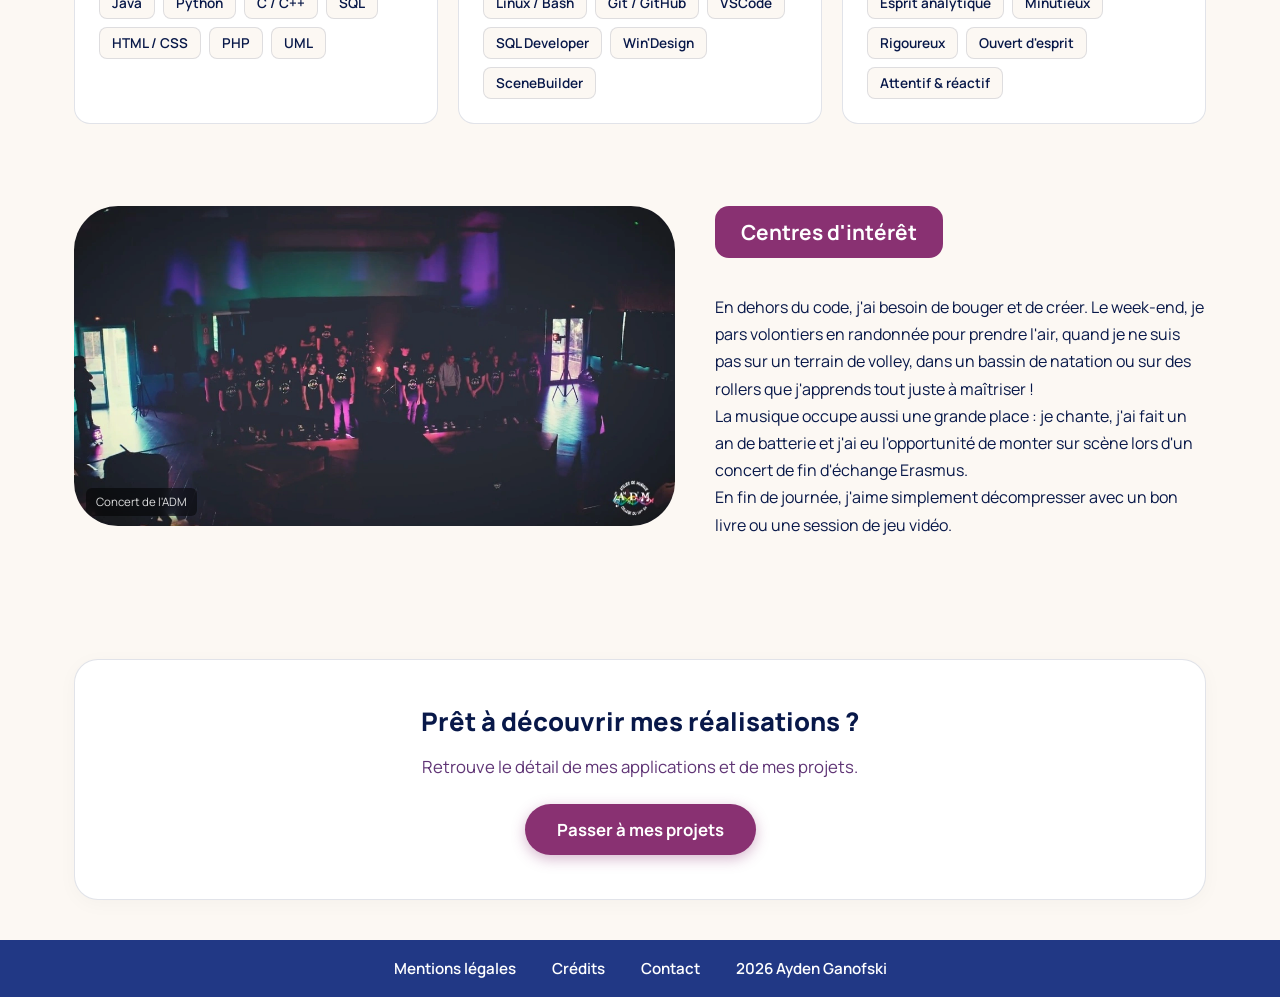
==== commit a5ad1301: "Ajout de la page Projets" ====
--- a/index.html
+++ b/index.html
@@ -11,6 +11,7 @@
     href="https://fonts.googleapis.com/css2?family=Caveat:wght@600;700&family=Manrope:wght@400;500;600;700;800&display=swap"
     rel="stylesheet">
   <link rel="stylesheet" href="styles/base.css">
+  <link rel="stylesheet" href="styles/index.css">
   <link rel="icon" href="images/flamboyant.webp">
 </head>
 
@@ -22,11 +23,10 @@
         <div class="name">Ayden Ganofski</div>
       </div>
       <nav aria-label="Navigation principale">
-        <a href="#a-propos">Profil</a>
-        <a href="#experiences">Mes Projets</a>
-        <a href="#ia">Pratique de l'IA</a>
-        <a href="#pourquoi">Ma motivation</a>
-        <a href="#">Contact</a>
+        <a href="index.html">Profil</a>
+        <a href="projets.html">Mes Projets</a>
+        <a href="pourquoi.html">Ma motivation</a>
+        <a href="contact.html">Contact</a>
       </nav>
     </div>
   </header>
@@ -157,8 +157,8 @@
     <section class="next-step-section reveal">
       <div class="next-step-card">
         <h2>Pr&ecirc;t &agrave; d&eacute;couvrir mes r&eacute;alisations ?</h2>
-        <p>Retrouve le d&eacute;tail de mes applications et de mes projets acad&eacute;miques.</p>
-        <a href="#experiences" class="next-btn">
+        <p>Retrouve le d&eacute;tail de mes applications et de mes projets.</p>
+        <a href="projets.html" class="next-btn">
           <span>Passer &agrave; mes projets</span>
         </a>
       </div>
--- a/styles/base.css
+++ b/styles/base.css
@@ -120,23 +120,6 @@
     font-size:0.72rem; letter-spacing:0.02em;
     color:rgba(255,255,255,0.75);
   }
-
-  /* Hero */
-.hero .imgblock {
-  background-image: url("../images/plage_roche_noir.webp");
-  background-size: cover;
-  background-position: center;
-  background-repeat: no-repeat;
-  min-height: 420px;
-  padding: 44px;
-  position: relative;
-
-  /* Centrage parfait du titre */
-  display: flex;
-  justify-content: center;
-  align-items: center;
-  text-align: center;
-}
 
 .hero h1 {
   color: #fff;
@@ -226,25 +209,16 @@
     max-width:62ch;
   }
 
+  .project-date {
+  font-size: 0.9rem;
+  color: #6c757d;
+  margin: 3px 0 3px 0;
+  font-weight: 500;
+}
+
   @media (max-width:760px){
     .split{ grid-template-columns:1fr; }
   }
-
-  /* Images d'illustration des blocs split */
-.split .img-iut {
-  background-image: url("../images/iut.webp");
-  background-size: cover;
-  background-position: center;
-  min-height: 320px;
-}
-
-.split .img-hobbies {
-  background-image: url("../images/concert.webp");
-  background-color: var(--surface);
-  background-size: cover;
-  background-position: center;
-  min-height: 320px;
-}
 
 /* ---------- Parcours / Timeline ---------- */
 .card-timeline {
--- a/styles/index.css
+++ b/styles/index.css
@@ -0,0 +1,49 @@
+  /* Hero */
+.hero .imgblock {
+  min-height: 420px;
+  padding: 44px;
+  position: relative;
+  overflow: hidden;
+
+  display: flex;
+  justify-content: center;
+  align-items: center;
+  text-align: center;
+}
+
+.hero .imgblock::before {
+  content: "";
+  position: absolute;
+  inset: 0;
+  background-image: url("../images/plage_roche_noir.webp");
+  background-size: cover;
+  background-position: center;
+  background-repeat: no-repeat;
+  opacity: 1;
+  z-index: 1;
+}
+
+.hero h1 {
+  position: relative;
+  z-index: 2;
+  color: #fff;
+  font-size: 4.5rem;
+  margin: 0;
+  font-weight: 800;
+}
+
+
+  .split .img-iut {
+  background-image: url("../images/iut.webp");
+  background-size: cover;
+  background-position: center;
+  min-height: 320px;
+}
+
+.split .img-hobbies {
+  background-image: url("../images/concert.webp");
+  background-color: var(--surface);
+  background-size: cover;
+  background-position: center;
+  min-height: 320px;
+}
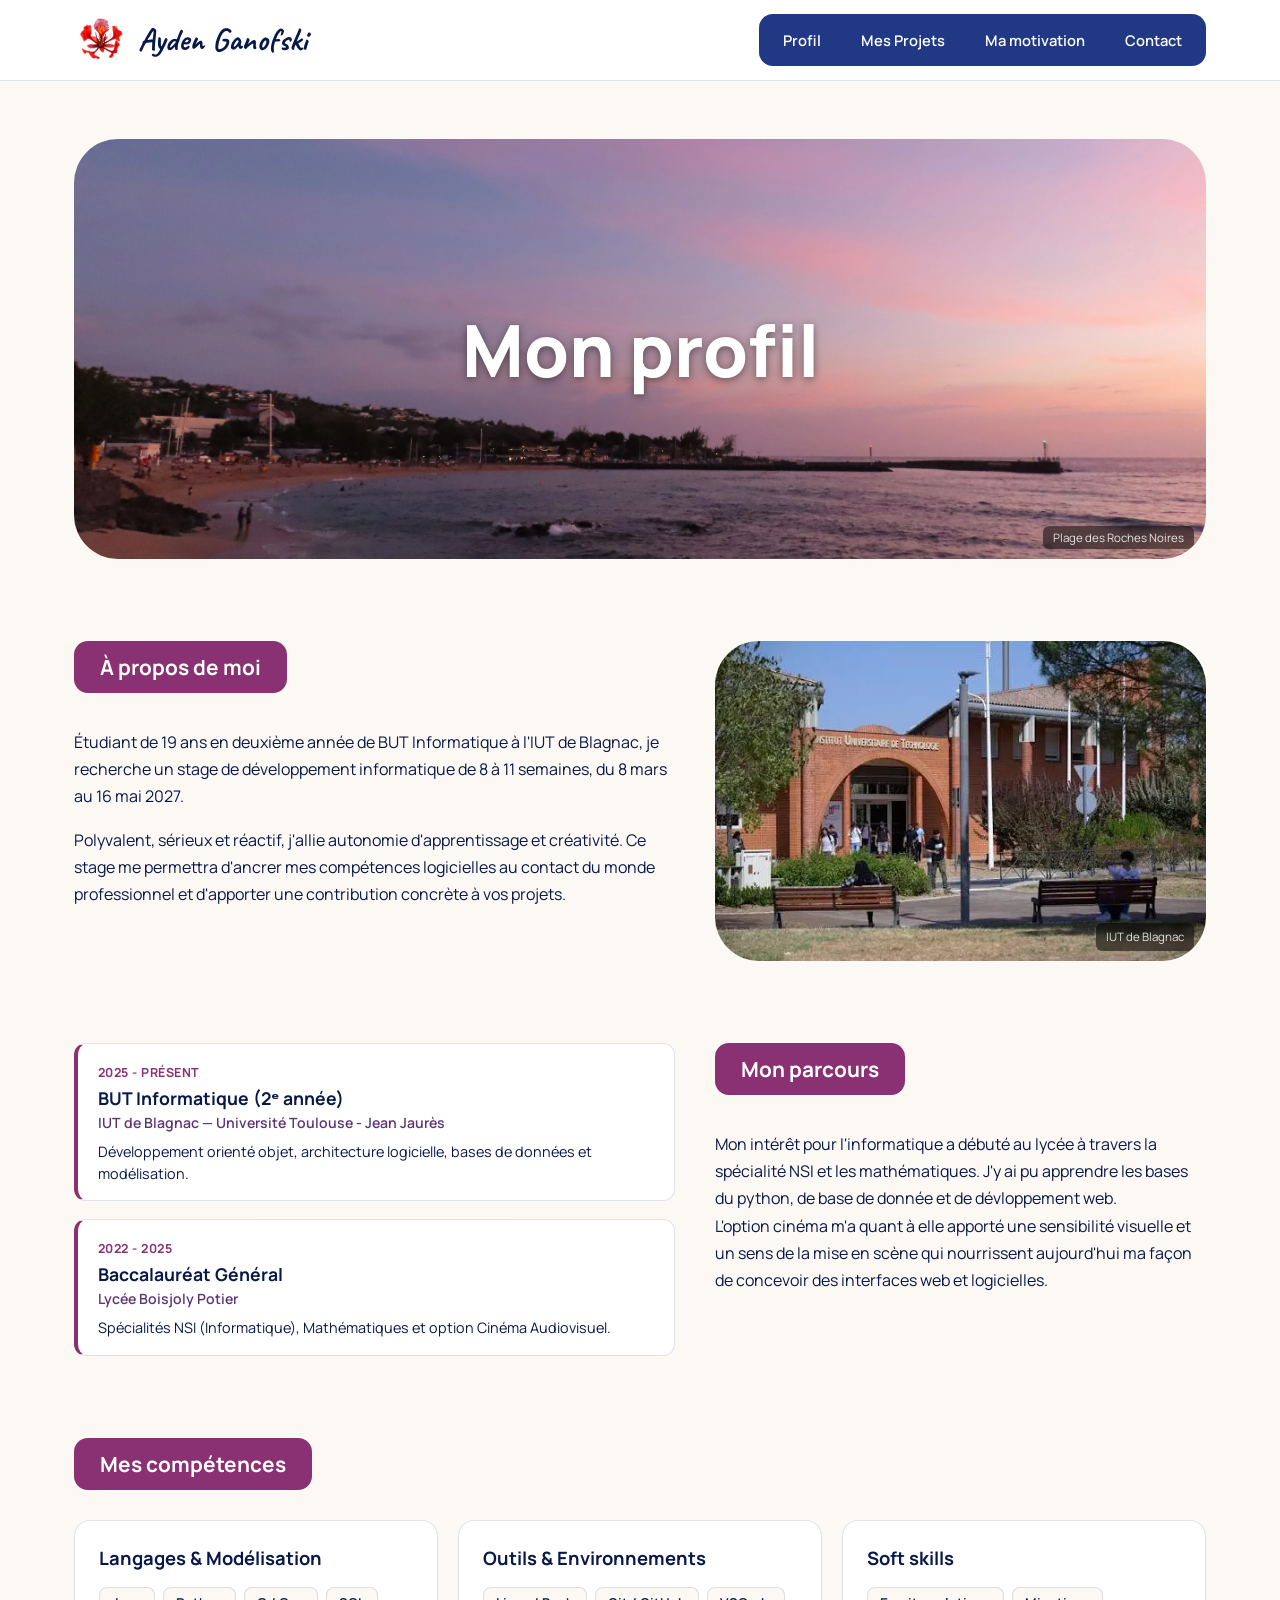
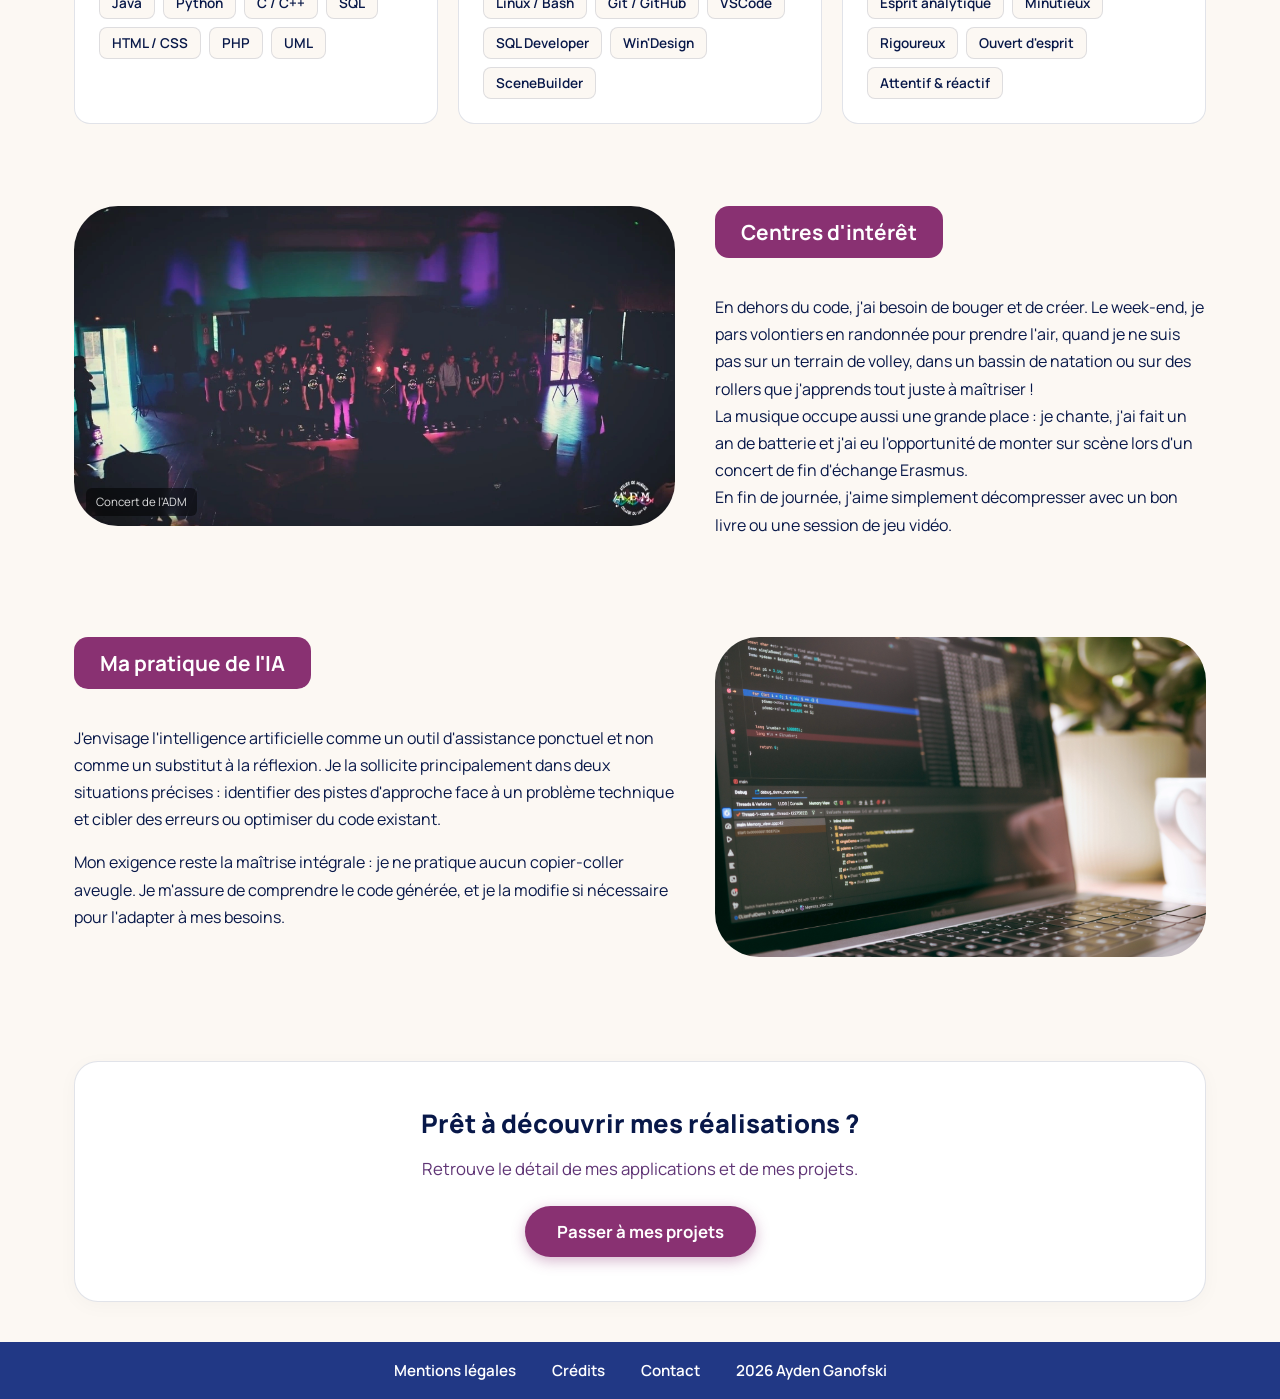
==== commit 267e2455: "Ajout de la section IA au profil" ====
--- a/index.html
+++ b/index.html
@@ -154,6 +154,22 @@
         </div>
     </section>
 
+    <section class="reveal">
+  <div class="split">
+    <div>
+      <span class="pill-title">Ma pratique de l'IA</span>
+      <p>
+        J'envisage l'intelligence artificielle comme un outil d'assistance ponctuel et non comme un substitut à la réflexion. Je la sollicite principalement dans deux situations précises : identifier des pistes d'approche face à un problème technique et cibler des erreurs ou optimiser du code existant. 
+      </p>
+      <p>
+        Mon exigence reste la maîtrise intégrale : je ne pratique aucun copier-coller aveugle. Je m'assure de comprendre le code générée, et je la modifie si nécessaire pour l'adapter à mes besoins.
+      </p>
+    </div>
+    <div class="imgblock img-ia">
+    </div>
+  </div>
+</section>
+
     <section class="next-step-section reveal">
       <div class="next-step-card">
         <h2>Pr&ecirc;t &agrave; d&eacute;couvrir mes r&eacute;alisations ?</h2>
--- a/styles/index.css
+++ b/styles/index.css
@@ -46,4 +46,12 @@
   background-size: cover;
   background-position: center;
   min-height: 320px;
+}
+
+.split .img-ia {
+  background-image: url("../images/computer.webp");
+  background-color: var(--surface);
+  background-size: cover;
+  background-position: center;
+  min-height: 320px;
 }
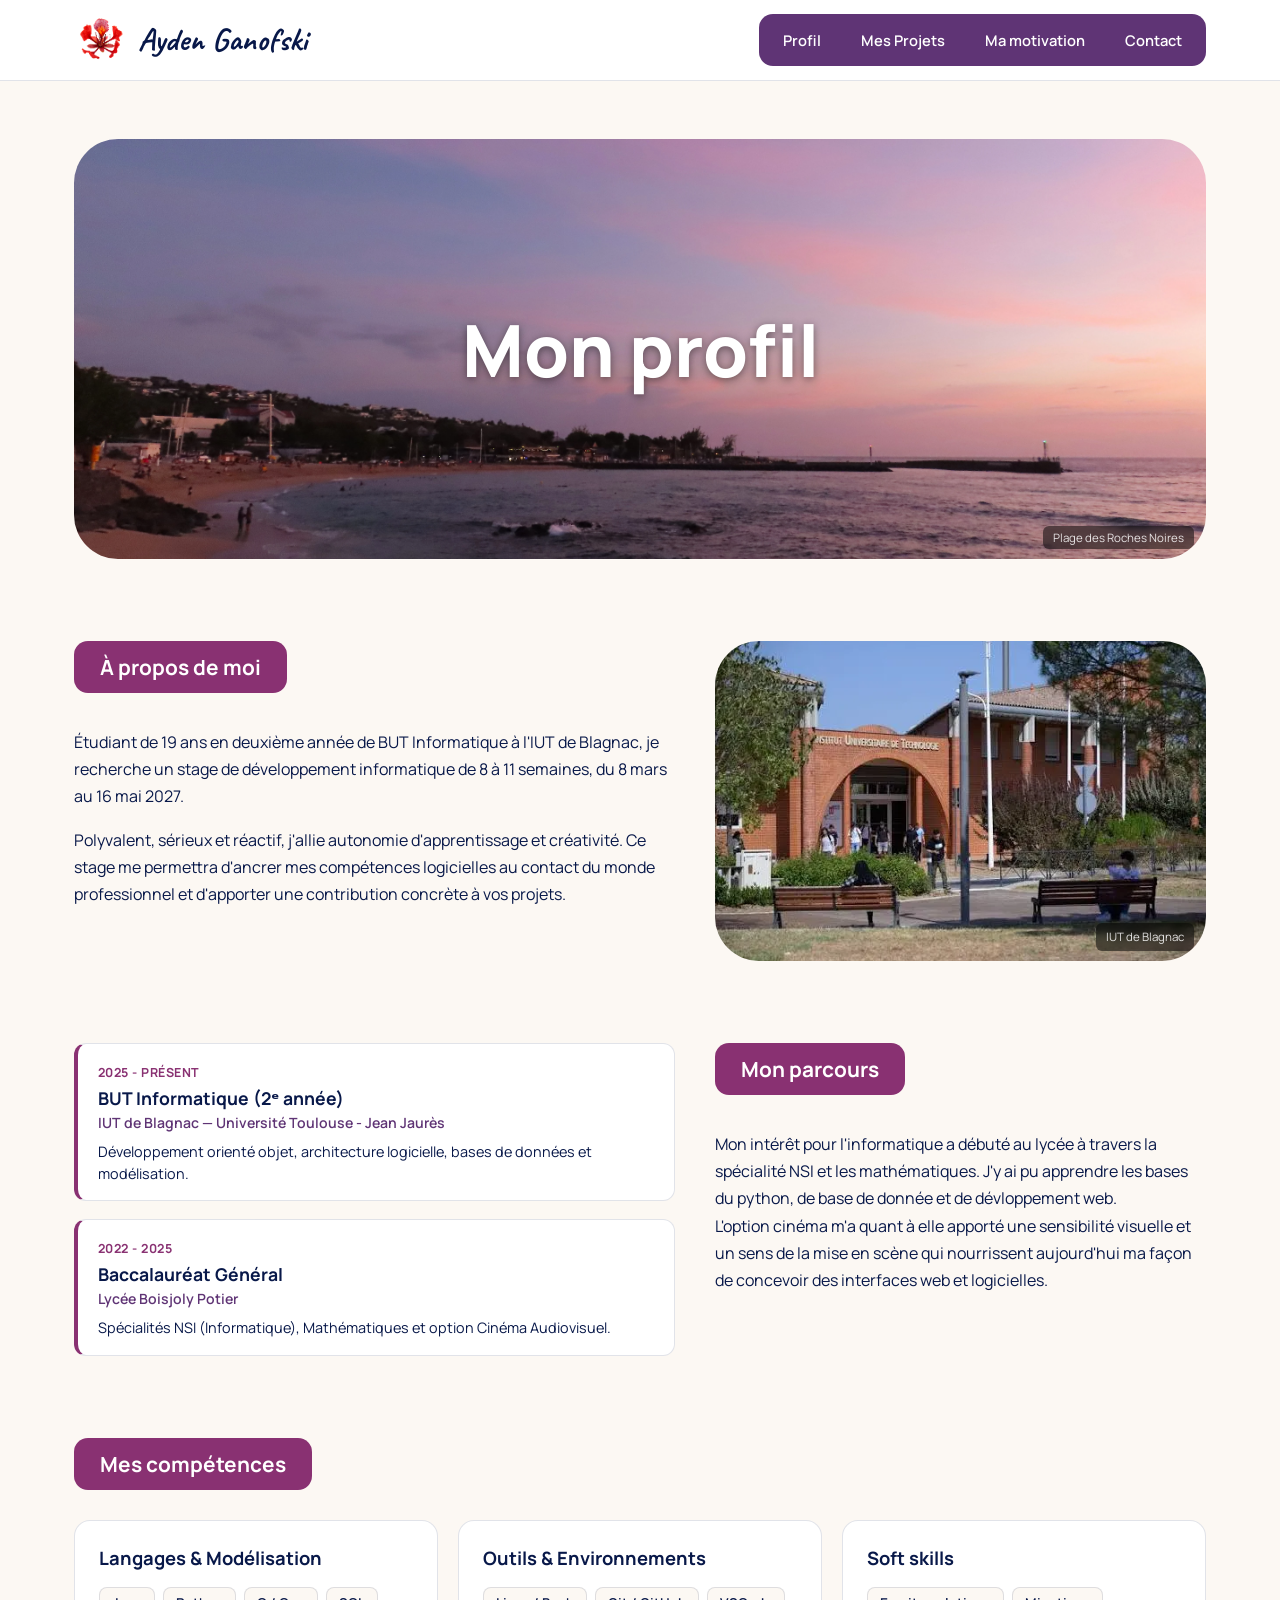
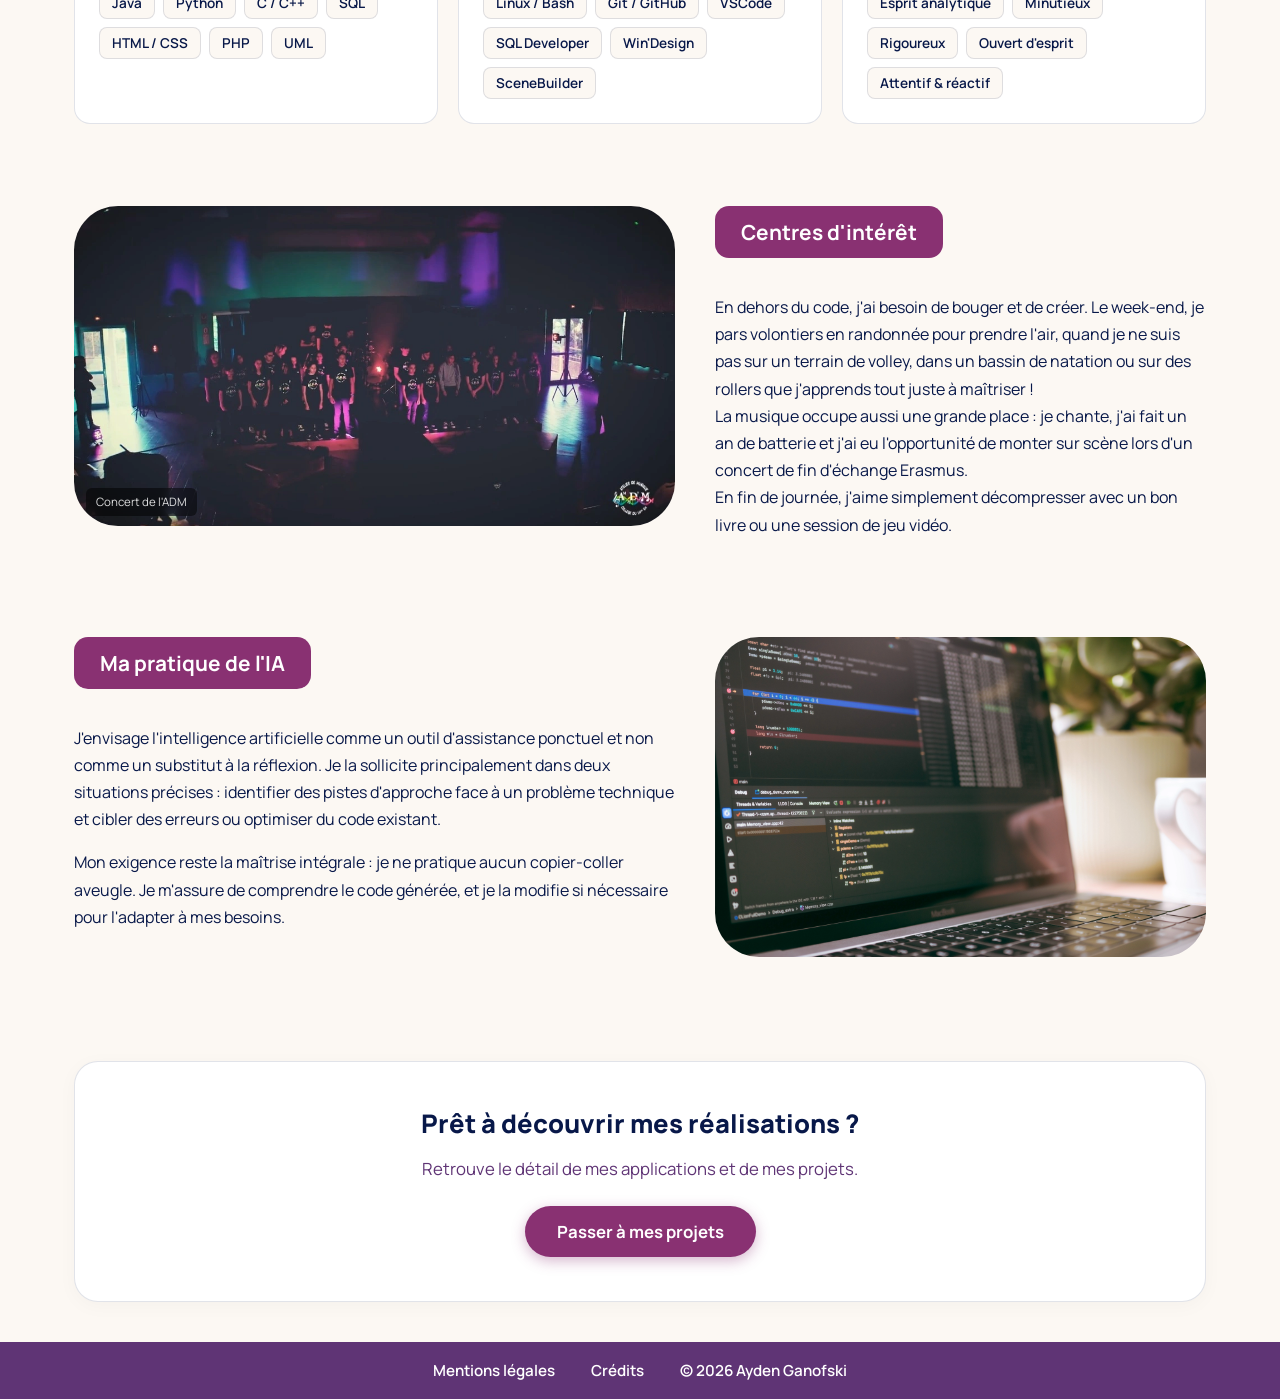
==== commit 9aec1e05: "Nettoyage de code, remplacement de caractère et d'image" ====
--- a/index.html
+++ b/index.html
@@ -19,13 +19,13 @@
   <header>
     <div class="header-inner">
       <div class="brand">
-        <img class="logo" src="images/flamboyant.webp" alt="Image d'une fleur de flamboyant" width="50" height="50" />
+        <img class="logo" src="images/flamboyant.webp" alt="Image d'une fleur de flamboyant" width="50" height="50">
         <div class="name">Ayden Ganofski</div>
       </div>
       <nav aria-label="Navigation principale">
         <a href="index.html">Profil</a>
         <a href="projets.html">Mes Projets</a>
-        <a href="pourquoi.html">Ma motivation</a>
+        <a href="motivations.html">Ma motivation</a>
         <a href="contact.html">Contact</a>
       </nav>
     </div>
@@ -34,7 +34,7 @@
   <main>
 
     <section id="a-propos" class="hero reveal">
-      <div class="imgblock" role="img" aria-label="Plage des roches noires">
+      <div class="imgblock">
         <h1>Mon profil</h1>
         <p class="credit">
           Plage des Roches Noires
@@ -45,7 +45,7 @@
     <section class="reveal">
       <div class="split">
         <div>
-          <span class="pill-title">&Agrave; propos de moi</span>
+          <h2 class="pill-title">&Agrave; propos de moi</h2>
           <p>
             &Eacute;tudiant de 19 ans en deuxi&egrave;me ann&eacute;e de BUT Informatique &agrave; l'IUT de Blagnac, je recherche un stage de
             d&eacute;veloppement informatique de 8 &agrave; 11 semaines, du 8 mars au 16 mai 2027.
@@ -82,11 +82,11 @@
 
         </div>
         <div>
-          <span class="pill-title">Mon parcours</span>
+          <h2 class="pill-title">Mon parcours</h2>
           <p>
             Mon int&eacute;r&ecirc;t pour l'informatique a d&eacute;but&eacute; au lyc&eacute;e &agrave; travers la sp&eacute;cialit&eacute; NSI et les math&eacute;matiques. J'y ai
             pu apprendre les bases du python, de base de donn&eacute;e et de d&eacute;vloppement web.
-            </br>L'option cin&eacute;ma m'a quant &agrave; elle apport&eacute; une sensibilit&eacute; visuelle et un sens de la mise en sc&egrave;ne qui
+            <br>L'option cin&eacute;ma m'a quant &agrave; elle apport&eacute; une sensibilit&eacute; visuelle et un sens de la mise en sc&egrave;ne qui
             nourrissent aujourd'hui ma fa&ccedil;on de concevoir des interfaces web et logicielles.
           </p>
         </div>
@@ -95,7 +95,7 @@
 
     <section class="reveal">
       <div>
-        <span class="pill-title">Mes comp&eacute;tences</span>
+        <h2 class="pill-title">Mes comp&eacute;tences</h2>
         <div class="skills-wrapper">
           <div class="skills-card">
             <h3>Langages &amp; Mod&eacute;lisation</h3>
@@ -139,30 +139,31 @@
     <section class="reveal">
       <div class="split">
         <div class="imgblock img-hobbies">
-          <p class="credit left">Concert de l'ADM</a></p>
+          <p class="credit left">Concert de l'ADM</p>
         </div>
         <div>
-          <span class="pill-title">Centres d'int&eacute;r&ecirc;t</span>
+          <h2 class="pill-title">Centres d'int&eacute;r&ecirc;t</h2>
           <p>
             En dehors du code, j'ai besoin de bouger et de cr&eacute;er. Le week-end, je pars volontiers en randonn&eacute;e pour
             prendre l'air, quand je ne suis pas sur un terrain de volley, dans un bassin de natation ou sur des rollers
             que j'apprends tout juste &agrave; ma&icirc;triser !
-            </br>La musique occupe aussi une grande place : je chante, j'ai fait un an de batterie et j'ai eu
+            <br>La musique occupe aussi une grande place : je chante, j'ai fait un an de batterie et j'ai eu
             l'opportunit&eacute; de monter sur sc&egrave;ne lors d'un concert de fin d'&eacute;change Erasmus.
-            </br>En fin de journ&eacute;e, j'aime simplement d&eacute;compresser avec un bon livre ou une session de jeu vid&eacute;o.
+            <br>En fin de journ&eacute;e, j'aime simplement d&eacute;compresser avec un bon livre ou une session de jeu vid&eacute;o.
           </p>
         </div>
+      </div>
     </section>
 
     <section class="reveal">
   <div class="split">
     <div>
-      <span class="pill-title">Ma pratique de l'IA</span>
+      <h2 class="pill-title">Ma pratique de l'IA</h2>
       <p>
-        J'envisage l'intelligence artificielle comme un outil d'assistance ponctuel et non comme un substitut à la réflexion. Je la sollicite principalement dans deux situations précises : identifier des pistes d'approche face à un problème technique et cibler des erreurs ou optimiser du code existant. 
+        J'envisage l'intelligence artificielle comme un outil d'assistance ponctuel et non comme un substitut &agrave; la r&eacute;flexion. Je la sollicite principalement dans deux situations pr&eacute;cises : identifier des pistes d'approche face &agrave; un probl&egrave;me technique et cibler des erreurs ou optimiser du code existant.
       </p>
       <p>
-        Mon exigence reste la maîtrise intégrale : je ne pratique aucun copier-coller aveugle. Je m'assure de comprendre le code générée, et je la modifie si nécessaire pour l'adapter à mes besoins.
+        Mon exigence reste la ma&icirc;trise int&eacute;grale : je ne pratique aucun copier-coller aveugle. Je m'assure de comprendre le code g&eacute;n&eacute;r&eacute;e, et je la modifie si n&eacute;cessaire pour l'adapter &agrave; mes besoins.
       </p>
     </div>
     <div class="imgblock img-ia">
@@ -184,10 +185,9 @@
 
   <footer>
     <div class="footer-inner">
-      <a href="#">Mentions l&eacute;gales</a>
+      <a href="mentions_legales.html">Mentions l&eacute;gales</a>
       <a href="credit.html">Cr&eacute;dits</a>
-      <a href="#">Contact</a>
-      <span>2026 Ayden Ganofski</span>
+      <span>&copy; 2026 Ayden Ganofski</span>
     </div>
   </footer>
 
--- a/styles/base.css
+++ b/styles/base.css
@@ -3,21 +3,24 @@
   --surface: #ffffff;
   --ink: #081849;
   --ink-soft: #5f3475;
+  --link: #293b83;
   --line: rgba(8, 24, 73, 0.12);
 
   --rust: #893172;
-  --nav: #213885;
+  --nav: #5f3475;
   --nav-ink: #ffffff;
   --blue: #213885;
   --blue-soft: #cccacc;
 }
 
+/* Thème sombre : regroupement media query et data-attribute */
 @media (prefers-color-scheme: dark) {
   :root:not([data-theme="light"]) {
     --bg: #081849;
     --surface: #142252;
     --ink: #ecdfd2;
     --ink-soft: #cccacc;
+    --link: #a0b1f3;
     --line: rgba(236, 223, 210, 0.12);
 
     --rust: #893172;
@@ -33,6 +36,7 @@
   --surface: #142252;
   --ink: #ecdfd2;
   --ink-soft: #cccacc;
+  --link: #a0b1f3;
   --line: rgba(236, 223, 210, 0.12);
 
   --rust: #893172;
@@ -46,87 +50,150 @@
   box-sizing: border-box;
 }
 
-  html{ scroll-padding-top: 84px; scroll-behavior:smooth; }
-  *{ box-sizing:border-box; }
-  body{
-    margin:0;
-    min-height: 100vh;
-    display: flex;
-    flex-direction: column;
-    background:var(--bg);
-    color:var(--ink);
-    font-family:'Manrope', system-ui, sans-serif;
-    -webkit-font-smoothing:antialiased;
-  }
-  img, svg{ max-width:100%; display:block; }
-
-  /* ---------- Header ---------- */
-  header{
-    position:sticky; top:0; z-index:50;
-    background:var(--surface);
-    border-bottom:1px solid var(--line);
-    padding: env(safe-area-inset-top,0px) 0 0 0;
-  }
-  .header-inner{
-    max-width:1180px; margin:0 auto;
-    display:flex; align-items:center; justify-content:space-between;
-    padding: 14px 24px; gap:24px; flex-wrap:wrap;
-  }
-  .brand{ display:flex; align-items:center; gap:14px; }
-  .brand .avatar{
-    width:52px; height:52px; border-radius:50%;
-    background: radial-gradient(circle at 35% 30%, var(--blue-soft), var(--blue));
-    flex:none;
-  }
-  .brand .name{
-    font-family:'Caveat', cursive;
-    font-weight:700;
-    font-size:2rem;
-    line-height:1;
-  }
-  nav{
-    background:var(--nav);
-    border-radius:14px;
-    padding:6px;
-    display:flex; gap:4px; flex-wrap:wrap;
-  }
-  nav a{
-    color:var(--nav-ink);
-    text-decoration:none;
-    font-weight:600;
-    font-size:0.92rem;
-    padding:10px 18px;
-    border-radius:14px;
-    white-space:nowrap;
-    transition: background 0.2s ease;
-  }
-  nav a:hover, nav a:focus-visible{ background: rgba(255,255,255,0.35); }
-  nav a:focus-visible{ outline:2px solid var(--ink); outline-offset:2px; }
-
-  /* ---------- Layout ---------- */
-  main{ max-width:1180px; margin:0 auto; padding: 40px 24px 20px; flex: 1; width: 100%;}
-  section{ padding: 18px 0 64px; scroll-margin-top: 84px; }
-
-  /* Placeholder "image" blocks — remplacer par de vraies photos/illustrations */
-  .imgblock{
-    border-radius:44px;
-    display:flex; align-items:flex-start;
-    position:relative;
-    overflow:hidden;
-  }
-  .imgblock::after{
-    content: attr(data-label);
-    position:absolute; bottom:14px; right:20px;
-    font-size:0.72rem; letter-spacing:0.02em;
-    color:rgba(255,255,255,0.75);
-  }
+html { 
+  scroll-padding-top: 84px; 
+  scroll-behavior: smooth; 
+}
+
+body {
+  margin: 0;
+  min-height: 100vh;
+  display: flex;
+  flex-direction: column;
+  background: var(--bg);
+  color: var(--ink);
+  font-family: 'Manrope', system-ui, sans-serif;
+  -webkit-font-smoothing: antialiased;
+}
+
+img, svg { 
+  max-width: 100%; 
+  display: block; 
+}
+
+/* ---------- Header ---------- */
+header {
+  position: sticky; 
+  top: 0; 
+  z-index: 50;
+  background: var(--surface);
+  border-bottom: 1px solid var(--line);
+  padding: env(safe-area-inset-top, 0px) 0 0 0;
+}
+
+.header-inner {
+  max-width: 1180px; 
+  margin: 0 auto;
+  display: flex; 
+  align-items: center; 
+  justify-content: space-between;
+  padding: 14px 24px; 
+  gap: 24px; 
+  flex-wrap: wrap;
+}
+
+.brand { 
+  display: flex; 
+  align-items: center; 
+  gap: 14px; 
+}
+
+.brand .logo {
+  border-radius: 50%;
+  flex: none;
+}
+
+.brand .name {
+  font-family: 'Caveat', cursive;
+  font-weight: 700;
+  font-size: 2rem;
+  line-height: 1;
+}
+
+nav {
+  background: var(--nav);
+  border-radius: 14px;
+  padding: 6px;
+  display: flex; 
+  gap: 4px; 
+  flex-wrap: wrap;
+}
+
+nav a {
+  color: var(--nav-ink);
+  text-decoration: none;
+  font-weight: 600;
+  font-size: 0.92rem;
+  padding: 10px 18px;
+  border-radius: 14px;
+  white-space: nowrap;
+  transition: background 0.2s ease;
+}
+
+nav a:hover, 
+nav a:focus-visible,
+nav a.active { 
+  background: rgba(255, 255, 255, 0.25); 
+}
+
+nav a:focus-visible { 
+  outline: 2px solid var(--ink); 
+  outline-offset: 2px; 
+}
+
+/* ---------- Layout global ---------- */
+main { 
+  max-width: 1180px; 
+  margin: 0 auto; 
+  padding: 40px 24px 20px; 
+  flex: 1; 
+  width: 100%;
+}
+
+section { 
+  padding: 18px 0 64px; 
+  scroll-margin-top: 84px; 
+}
+
+/* ---------- Hero ---------- */
+.hero .imgblock {
+  min-height: 420px;
+  padding: 44px;
+  position: relative;
+  overflow: hidden;
+  display: flex;
+  justify-content: center;
+  align-items: center;
+  text-align: center;
+}
+
+.hero .imgblock::before {
+  content: "";
+  position: absolute;
+  inset: 0;
+  background-size: cover;
+  background-position: center;
+  background-repeat: no-repeat;
+  z-index: 1;
+}
 
 .hero h1 {
+  position: relative;
+  z-index: 2;
   color: #fff;
   font-size: 4.5rem;
   margin: 0;
   font-weight: 800;
   text-shadow: 0 2px 8px rgba(0, 0, 0, 0.45);
+}
+
+/* ---------- Blocs d'images & crédits ---------- */
+.imgblock {
+  border-radius: 44px;
+  display: flex; 
+  align-items: flex-start;
+  position: relative;
+  overflow: hidden;
 }
 
 .imgblock .credit {
@@ -141,7 +208,6 @@
   padding: 4px 10px;
   border-radius: 6px;
   z-index: 2;
-  text-decoration: none;
 }
 
 .imgblock .credit.left {
@@ -149,83 +215,73 @@
   left: 12px;
 }
 
-.imgblock .credit a {
+.credit a {
   color: #ffffff;
   text-decoration: underline;
   opacity: 0.9;
 }
 
-.imgblock .credit a:hover {
+.credit a:hover {
   opacity: 1;
 }
 
-.hero .credit a {
-  color: #ffffff;
-  text-decoration: underline;
-  opacity: 0.9;
-}
-
-.hero .credit a:hover {
-  opacity: 1;
-}
-    .full-title {
-      display: block;
-      width: 100%;
-      text-align: center;
-      background: var(--nav);
-      color: #fff;
-      font-weight: 700;
-      font-size: 2rem;
-      padding: 14px 20px;
-      border-radius: 14px;
-      margin: 0 0 20px;
-    }
-
-  .pill-title{
-    display:inline-block;
-    background:var(--rust);
-    color:#fff;
-    font-weight:700;
-    font-size:1.3rem;
-    padding:12px 26px;
-    border-radius:14px;
-    margin:0 0 20px;
-  }
-  .split{
-    display:grid;
-    grid-template-columns: 1.1fr 0.9fr;
-    gap:40px;
-    align-items:start;
-  }
-  .split p{
-    color:var(--ink);
-    line-height:1.7;
-    max-width:62ch;
-  }
-
-  .split a{
-    color:var(--ink);
-    line-height:1.7;
-    max-width:62ch;
-  }
-
-  .project-date {
+.pill-title {
+  display: inline-block;
+  background: var(--rust);
+  color: #fff;
+  font-weight: 700;
+  font-size: 1.3rem;
+  padding: 12px 26px;
+  border-radius: 14px;
+  margin: 0 0 20px;
+}
+
+.full-title {
+  display: block;
+  width: 100%;
+  text-align: center;
+  background: var(--nav);
+  color: #fff;
+  font-weight: 700;
+  font-size: 2rem;
+  padding: 14px 20px;
+  border-radius: 14px;
+  margin: 0 0 20px;
+}
+
+.split {
+  display: grid;
+  grid-template-columns: 1.1fr 0.9fr;
+  gap: 40px;
+  align-items: start;
+}
+
+.split p, 
+.split a {
+  color: var(--ink);
+  line-height: 1.7;
+  max-width: 62ch;
+}
+
+.project-date {
   font-size: 0.9rem;
   color: #6c757d;
   margin: 3px 0 3px 0;
   font-weight: 500;
 }
 
-  @media (max-width:760px){
-    .split{ grid-template-columns:1fr; }
-  }
-
-/* ---------- Parcours / Timeline ---------- */
+@media (max-width: 760px) {
+  .split { grid-template-columns: 1fr; }
+  .hero h1 { font-size: 3rem; }
+}
+
+/* ---------- Timeline ---------- */
 .card-timeline {
   display: flex;
   flex-direction: column;
   gap: 18px;
 }
+
 .timeline-entry {
   background: var(--surface);
   border: 1px solid var(--line);
@@ -233,6 +289,7 @@
   border-radius: 12px;
   padding: 16px 20px;
 }
+
 .timeline-date {
   font-size: 0.78rem;
   font-weight: 700;
@@ -240,46 +297,53 @@
   color: var(--rust);
   letter-spacing: 0.04em;
 }
+
 .timeline-entry h3 {
   margin: 4px 0 2px;
   font-size: 1.1rem;
   color: var(--ink);
 }
+
 .timeline-entry .institution {
   margin: 0 0 8px;
   font-size: 0.88rem;
   color: var(--ink-soft);
   font-weight: 600;
 }
+
 .timeline-entry p {
   margin: 0;
   font-size: 0.9rem;
   line-height: 1.5;
 }
 
-/* ---------- Compétences (Badges & Cartes) ---------- */
+/* ---------- Compétences (Profil) ---------- */
 .skills-wrapper {
   display: grid;
   grid-template-columns: repeat(auto-fit, minmax(280px, 1fr));
   gap: 20px;
   margin-top: 10px;
 }
+
 .skills-card {
   background: var(--surface);
   border: 1px solid var(--line);
   border-radius: 16px;
   padding: 24px;
 }
+
 .skills-card h3 {
   margin: 0 0 16px;
   font-size: 1.15rem;
   color: var(--ink);
 }
+
 .badge-group {
   display: flex;
   flex-wrap: wrap;
   gap: 8px;
 }
+
 .badge {
   background: var(--bg);
   border: 1px solid var(--line);
@@ -288,56 +352,19 @@
   font-weight: 600;
   padding: 6px 12px;
   border-radius: 8px;
-  transition: transform 0.15s ease, background 0.15s ease;
-}
+  transition: transform 0.15s ease, border-color 0.15s ease;
+}
+
 .badge:hover {
   transform: translateY(-2px);
   border-color: var(--rust);
 }
-.badge.highlight {
-  background: rgba(137, 49, 114, 0.08);
-  border-color: rgba(137, 49, 114, 0.25);
-  color: var(--rust);
-}
-
-/* ---------- Centres d'intérêt ---------- */
-.interests-grid {
-  display: grid;
-  grid-template-columns: repeat(auto-fit, minmax(240px, 1fr));
-  gap: 20px;
-}
-.interest-card {
-  background: var(--surface);
-  border: 1px solid var(--line);
-  border-radius: 16px;
-  padding: 24px;
-  transition: transform 0.2s ease, box-shadow 0.2s ease;
-}
-.interest-card:hover {
-  transform: translateY(-3px);
-  box-shadow: 0 6px 16px rgba(0, 0, 0, 0.06);
-}
-.interest-icon {
-  font-size: 2rem;
-  display: inline-block;
-  margin-bottom: 10px;
-}
-.interest-card h3 {
-  margin: 0 0 8px;
-  font-size: 1.1rem;
-  color: var(--ink);
-}
-.interest-card p {
-  margin: 0;
-  font-size: 0.9rem;
-  color: var(--ink-soft);
-  line-height: 1.5;
-}
-
-/* ---------- Bouton de transition vers la section suivante ---------- */
+
+/* ---------- Bannière Next Step ---------- */
 .next-step-section {
   padding: 40px 0 20px;
 }
+
 .next-step-card {
   background: var(--surface);
   border: 1px solid var(--line);
@@ -350,18 +377,21 @@
   gap: 16px;
   box-shadow: 0 4px 20px rgba(0, 0, 0, 0.03);
 }
+
 .next-step-card h2 {
   margin: 0;
   font-size: 1.6rem;
   color: var(--ink);
   font-weight: 800;
 }
+
 .next-step-card p {
   margin: 0;
   max-width: 55ch;
   color: var(--ink-soft);
   font-size: 1.05rem;
 }
+
 .next-btn {
   display: inline-flex;
   align-items: center;
@@ -377,44 +407,53 @@
   box-shadow: 0 4px 14px rgba(137, 49, 114, 0.35);
   transition: transform 0.2s ease, filter 0.2s ease;
 }
+
 .next-btn:hover {
   transform: translateY(-2px);
   filter: brightness(1.1);
 }
-.next-btn svg {
-  transition: transform 0.2s ease;
-}
-.next-btn:hover svg {
-  transform: translateX(4px);
-}
-
-  /* ---------- Footer ---------- */
-  footer{
-    background:var(--nav);
-    color:var(--nav-ink);
-    padding: 18px 24px calc(18px + env(safe-area-inset-bottom,0px));
+
+/* ---------- Footer ---------- */
+footer {
+  background: var(--nav);
+  color: var(--nav-ink);
+  padding: 18px 24px calc(18px + env(safe-area-inset-bottom, 0px));
+}
+
+.footer-inner {
+  max-width: 1180px; 
+  margin: 0 auto;
+  display: flex; 
+  justify-content: center; 
+  gap: 36px;
+  font-weight: 600; 
+  font-size: 0.95rem;
+  flex-wrap: wrap;
+}
+
+footer a { 
+  color: inherit; 
+  text-decoration: none; 
+}
+
+footer a:hover { 
+  text-decoration: underline; 
+}
+
+/* ---------- Scroll reveal ---------- */
+@keyframes reveal-up {
+  from { opacity: 0; transform: translateY(28px); }
+  to { opacity: 1; transform: translateY(0); }
+}
+
+@supports (animation-timeline: view()) {
+  .reveal {
+    animation: reveal-up linear both;
+    animation-timeline: view();
+    animation-range: entry 0% cover 30%;
   }
-  .footer-inner{
-    max-width:1180px; margin:0 auto;
-    display:flex; justify-content:center; gap:36px;
-    font-weight:600; font-size:0.95rem;
-    flex-wrap:wrap;
-  }
-  footer a{ color:inherit; text-decoration:none; }
-  footer a:hover{ text-decoration:underline; }
-
-  /* ---------- Scroll reveal  ---------- */
-  @keyframes reveal-up{
-    from{ opacity:0; transform: translateY(28px); }
-    to{ opacity:1; transform: translateY(0); }
-  }
-  @supports (animation-timeline: view()){
-    .reveal{
-      animation: reveal-up linear both;
-      animation-timeline: view();
-      animation-range: entry 0% cover 30%;
-    }
-  }
-  @media (prefers-reduced-motion: reduce){
-    .reveal{ animation:none !important; }
-  }+}
+
+@media (prefers-reduced-motion: reduce) {
+  .reveal { animation: none !important; }
+}
--- a/styles/index.css
+++ b/styles/index.css
@@ -1,37 +1,7 @@
-  /* Hero */
-.hero .imgblock {
-  min-height: 420px;
-  padding: 44px;
-  position: relative;
-  overflow: hidden;
-
-  display: flex;
-  justify-content: center;
-  align-items: center;
-  text-align: center;
+.hero .imgblock::before {
+  background-image: url("../images/plage_roche_noir.webp");
+  opacity: 1;
 }
-
-.hero .imgblock::before {
-  content: "";
-  position: absolute;
-  inset: 0;
-  background-image: url("../images/plage_roche_noir.webp");
-  background-size: cover;
-  background-position: center;
-  background-repeat: no-repeat;
-  opacity: 1;
-  z-index: 1;
-}
-
-.hero h1 {
-  position: relative;
-  z-index: 2;
-  color: #fff;
-  font-size: 4.5rem;
-  margin: 0;
-  font-weight: 800;
-}
-
 
   .split .img-iut {
   background-image: url("../images/iut.webp");
@@ -42,7 +12,6 @@
 
 .split .img-hobbies {
   background-image: url("../images/concert.webp");
-  background-color: var(--surface);
   background-size: cover;
   background-position: center;
   min-height: 320px;
@@ -50,7 +19,6 @@
 
 .split .img-ia {
   background-image: url("../images/computer.webp");
-  background-color: var(--surface);
   background-size: cover;
   background-position: center;
   min-height: 320px;
